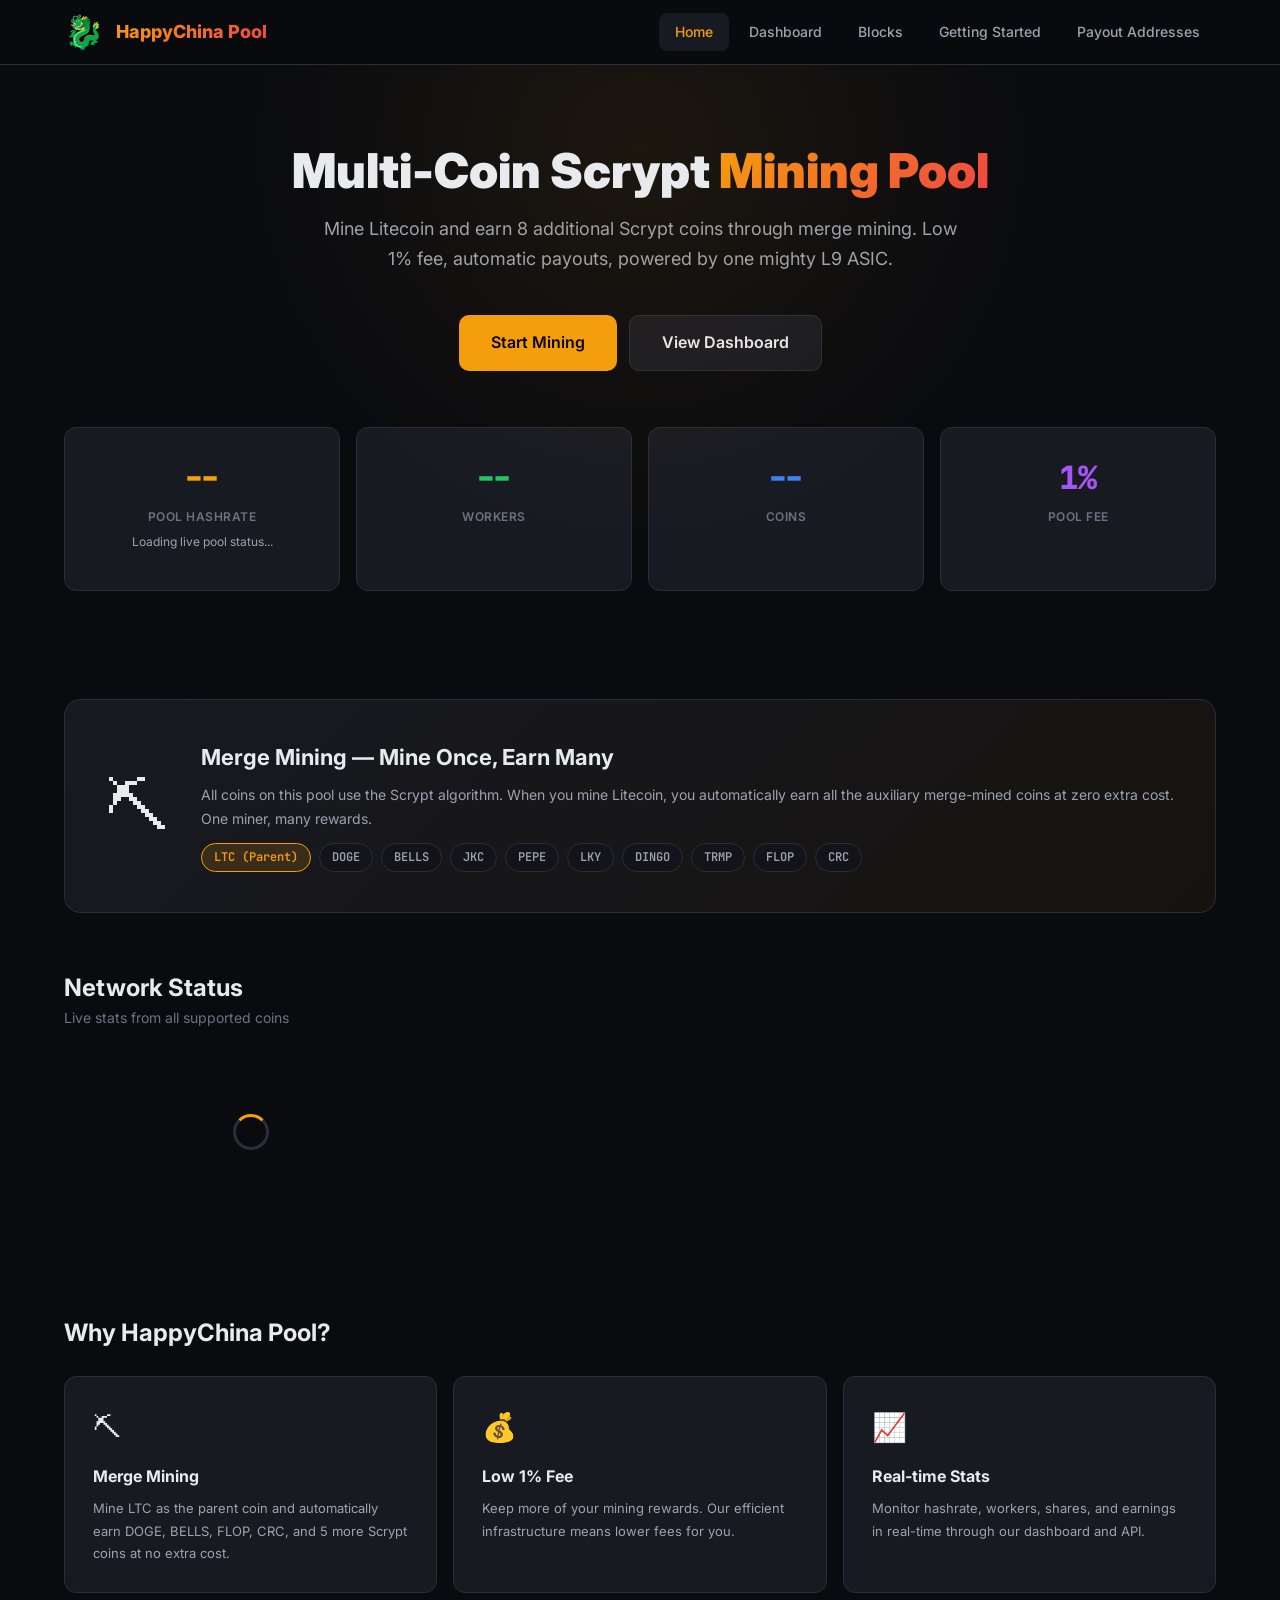
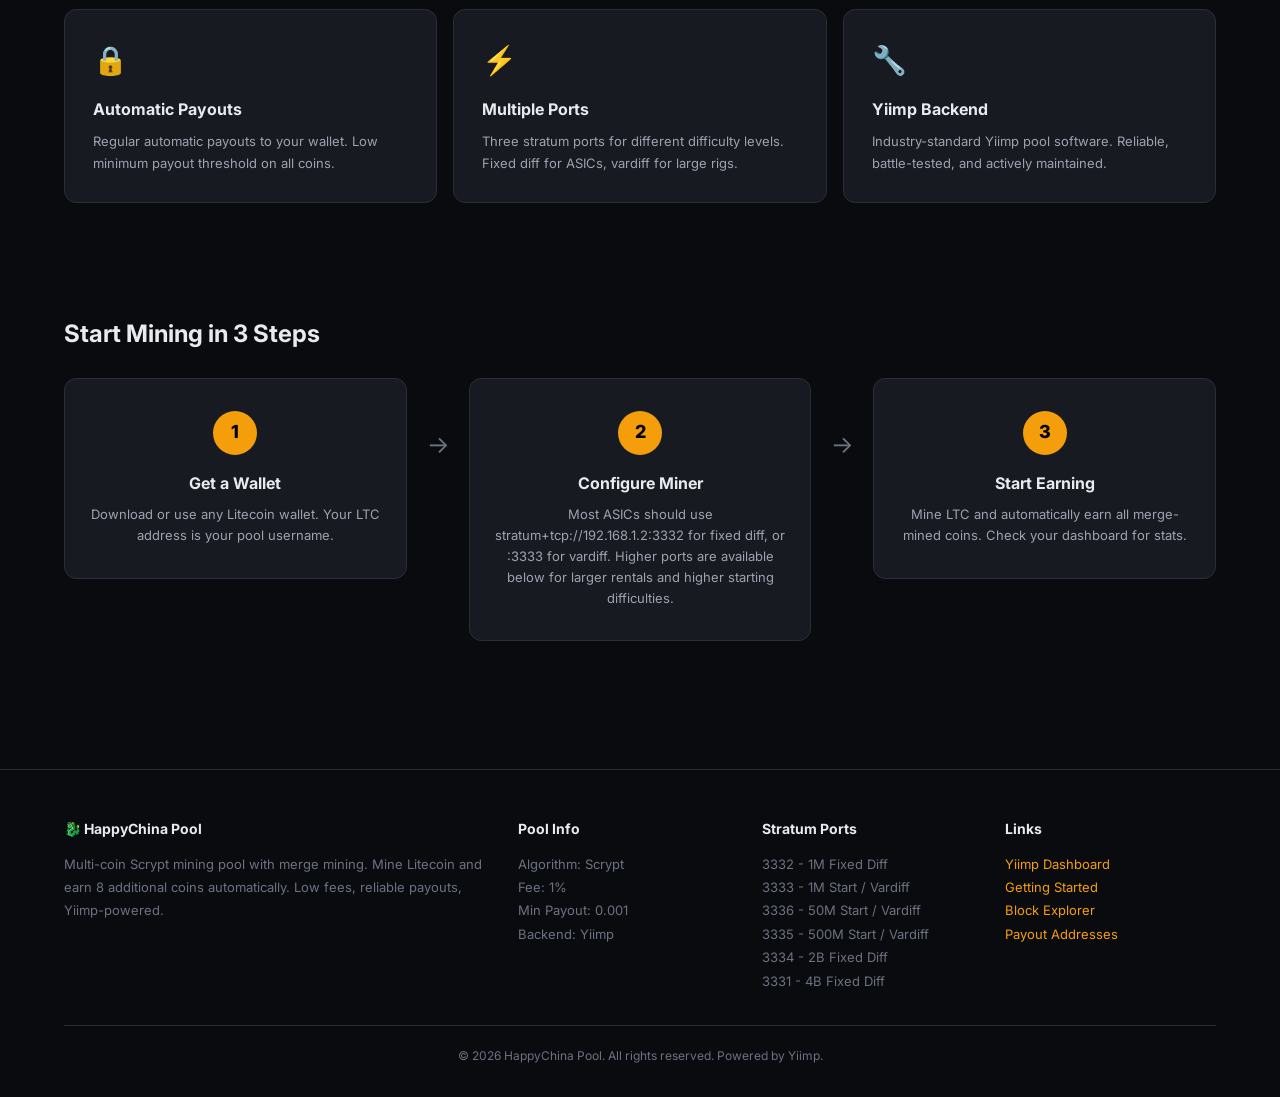
==== happychina-yiimp/docker/app/overlay/frontend-rustpool.html @ 63a65014 "Rename Umbrel YIIMP app package" ====
<!DOCTYPE html>
<html lang="en">
<head>
<meta charset="UTF-8">
<meta name="viewport" content="width=device-width, initial-scale=1.0">
<title>HappyChina Pool - Multi-Coin Scrypt Mining</title>
<link rel="preconnect" href="https://fonts.googleapis.com">
<link rel="preconnect" href="https://fonts.gstatic.com" crossorigin>
<link href="https://fonts.googleapis.com/css2?family=Inter:wght@400;500;600;700;800;900&family=JetBrains+Mono:wght@400;500;600;700&display=swap" rel="stylesheet">
<style>
/* ===== CSS Reset & Variables ===== */
*, *::before, *::after { box-sizing: border-box; margin: 0; padding: 0; }

:root {
  --bg-body: #0a0b0f;
  --bg-surface: #12141a;
  --bg-card: #181a22;
  --bg-card-hover: #1e2029;
  --bg-input: #1a1c24;
  --border: #2a2d3a;
  --border-light: #3a3d4a;
  --text-primary: #e8eaed;
  --text-secondary: #9ca3af;
  --text-muted: #6b7280;
  --accent: #f59e0b;
  --accent-dim: rgba(245, 158, 11, 0.15);
  --accent-hover: #d97706;
  --red: #ef4444;
  --red-dim: rgba(239, 68, 68, 0.15);
  --green: #22c55e;
  --green-dim: rgba(34, 197, 94, 0.15);
  --blue: #3b82f6;
  --blue-dim: rgba(59, 130, 246, 0.15);
  --purple: #a855f7;
  --orange: #f97316;
  --radius: 8px;
  --radius-lg: 12px;
  --radius-xl: 16px;
  --shadow: 0 4px 24px rgba(0, 0, 0, 0.3);
  --transition: 0.2s ease;
  --max-width: 1200px;
}

html { scroll-behavior: smooth; }

body {
  font-family: 'Inter', -apple-system, BlinkMacSystemFont, sans-serif;
  background: var(--bg-body);
  color: var(--text-primary);
  line-height: 1.6;
  min-height: 100vh;
  -webkit-font-smoothing: antialiased;
}

a { color: inherit; text-decoration: none; }
img { max-width: 100%; }

.container {
  max-width: var(--max-width);
  margin: 0 auto;
  padding: 0 24px;
}

.mono {
  font-family: 'JetBrains Mono', monospace;
}

/* ===== Navbar ===== */
.navbar {
  position: sticky;
  top: 0;
  z-index: 100;
  background: rgba(10, 11, 15, 0.85);
  backdrop-filter: blur(20px);
  border-bottom: 1px solid var(--border);
}

.navbar-inner {
  max-width: var(--max-width);
  margin: 0 auto;
  padding: 0 24px;
  display: flex;
  align-items: center;
  justify-content: space-between;
  height: 64px;
}

.navbar-brand {
  display: flex;
  align-items: center;
  gap: 12px;
  font-weight: 800;
  font-size: 18px;
}

.brand-dragon {
  font-size: 32px;
  line-height: 1;
}

.brand-text {
  background: linear-gradient(135deg, var(--accent), #ef4444);
  -webkit-background-clip: text;
  -webkit-text-fill-color: transparent;
  background-clip: text;
}

.navbar-links {
  display: flex;
  align-items: center;
  gap: 4px;
}

.nav-link {
  padding: 8px 16px;
  border-radius: var(--radius);
  color: var(--text-secondary);
  font-weight: 500;
  font-size: 14px;
  transition: var(--transition);
  cursor: pointer;
}

.nav-link:hover, .nav-link.active {
  color: var(--text-primary);
  background: var(--bg-card);
}

.nav-link.active {
  color: var(--accent);
}

.mobile-toggle {
  display: none;
  flex-direction: column;
  gap: 5px;
  background: none;
  border: none;
  cursor: pointer;
  padding: 4px;
}

.mobile-toggle span {
  width: 22px;
  height: 2px;
  background: var(--text-secondary);
  border-radius: 2px;
  transition: var(--transition);
}

/* ===== Page Sections (SPA routing) ===== */
.page { display: none; }
.page.active { display: block; }

/* ===== Hero ===== */
.hero {
  text-align: center;
  padding: 80px 0 60px;
  position: relative;
  overflow: hidden;
}

.hero::before {
  content: '';
  position: absolute;
  top: -50%;
  left: 50%;
  transform: translateX(-50%);
  width: 800px;
  height: 800px;
  background: radial-gradient(circle, rgba(245, 158, 11, 0.08) 0%, transparent 70%);
  pointer-events: none;
}

.hero h1 {
  font-size: 48px;
  font-weight: 900;
  margin-bottom: 16px;
  line-height: 1.1;
  position: relative;
}

.hero .accent-text {
  background: linear-gradient(135deg, var(--accent), #ef4444);
  -webkit-background-clip: text;
  -webkit-text-fill-color: transparent;
  background-clip: text;
}

.hero-sub {
  font-size: 18px;
  color: var(--text-secondary);
  max-width: 640px;
  margin: 0 auto 40px;
  line-height: 1.7;
}

.hero-actions {
  display: flex;
  gap: 12px;
  justify-content: center;
  margin-bottom: 56px;
}

/* ===== Buttons ===== */
.btn {
  display: inline-flex;
  align-items: center;
  gap: 8px;
  padding: 10px 20px;
  border-radius: var(--radius);
  font-weight: 600;
  font-size: 14px;
  border: none;
  cursor: pointer;
  transition: var(--transition);
  font-family: inherit;
}

.btn-primary {
  background: var(--accent);
  color: #000;
}
.btn-primary:hover { background: var(--accent-hover); }

.btn-secondary {
  background: var(--bg-card);
  color: var(--text-primary);
  border: 1px solid var(--border);
}
.btn-secondary:hover { border-color: var(--border-light); background: var(--bg-card-hover); }

.btn-lg {
  padding: 14px 32px;
  font-size: 16px;
  border-radius: 10px;
}

.btn-sm {
  padding: 6px 14px;
  font-size: 13px;
}

/* ===== Stats Row ===== */
.stats-row {
  display: grid;
  grid-template-columns: repeat(4, 1fr);
  gap: 16px;
  margin-bottom: 48px;
}

.stat-card {
  background: var(--bg-card);
  border: 1px solid var(--border);
  border-radius: var(--radius-lg);
  padding: 24px;
  text-align: center;
  transition: var(--transition);
}

.stat-card:hover {
  border-color: var(--border-light);
}

.stat-card .stat-value {
  font-size: 32px;
  font-weight: 800;
  font-family: 'JetBrains Mono', monospace;
  color: var(--accent);
  margin-bottom: 4px;
}

.stat-card .stat-label {
  font-size: 12px;
  color: var(--text-muted);
  text-transform: uppercase;
  letter-spacing: 0.5px;
  font-weight: 600;
}

.stat-card .stat-sub {
  margin-top: 8px;
  font-size: 12px;
  color: var(--text-secondary);
  line-height: 1.4;
  min-height: 32px;
}

.stat-card.green .stat-value { color: var(--green); }
.stat-card.blue .stat-value { color: var(--blue); }
.stat-card.purple .stat-value { color: var(--purple); }

/* ===== Section Headers ===== */
.section-header {
  display: flex;
  justify-content: space-between;
  align-items: center;
  margin-bottom: 24px;
}

.section-header h2 {
  font-size: 24px;
  font-weight: 700;
}

.section-header .section-sub {
  color: var(--text-muted);
  font-size: 14px;
}

/* ===== Coin Grid ===== */
.coin-grid {
  display: grid;
  grid-template-columns: repeat(auto-fill, minmax(340px, 1fr));
  gap: 16px;
  margin-bottom: 56px;
}

.coin-card {
  background: var(--bg-card);
  border: 1px solid var(--border);
  border-radius: var(--radius-lg);
  padding: 24px;
  transition: var(--transition);
  cursor: default;
}

.coin-card:hover {
  border-color: var(--border-light);
  background: var(--bg-card-hover);
  transform: translateY(-2px);
  box-shadow: var(--shadow);
}

.coin-card-header {
  display: flex;
  align-items: center;
  gap: 14px;
  margin-bottom: 20px;
}

.coin-icon {
  width: 48px;
  height: 48px;
  border-radius: 50%;
  display: flex;
  align-items: center;
  justify-content: center;
  font-weight: 800;
  font-size: 16px;
  font-family: 'JetBrains Mono', monospace;
  flex-shrink: 0;
}

.coin-icon.ltc { background: linear-gradient(135deg, #345d9d, #4a7fd4); color: #fff; }
.coin-icon.doge { background: linear-gradient(135deg, #c2a633, #dbc556); color: #fff; }
.coin-icon.bells { background: linear-gradient(135deg, #d4a017, #e8b824); color: #fff; }
.coin-icon.pepe { background: linear-gradient(135deg, #3ea843, #52c957); color: #fff; }
.coin-icon.lky { background: linear-gradient(135deg, #2d8a4e, #3fa862); color: #fff; }
.coin-icon.jkc { background: linear-gradient(135deg, #7c3aed, #9461f5); color: #fff; }
.coin-icon.dingo { background: linear-gradient(135deg, #d97706, #f59e0b); color: #fff; }
.coin-icon.trmp { background: linear-gradient(135deg, #dc2626, #ef4444); color: #fff; }
.coin-icon.flop { background: linear-gradient(135deg, #0f766e, #14b8a6); color: #fff; }
.coin-icon.crc { background: linear-gradient(135deg, #1d4ed8, #60a5fa); color: #fff; }
.coin-icon.default { background: linear-gradient(135deg, #6b7280, #9ca3af); color: #fff; }

.coin-name {
  font-weight: 700;
  font-size: 16px;
}

.coin-symbol {
  font-size: 13px;
  color: var(--text-muted);
  font-family: 'JetBrains Mono', monospace;
}

.coin-algo-badge {
  margin-left: auto;
  font-size: 11px;
  padding: 4px 10px;
  border-radius: 20px;
  background: var(--accent-dim);
  color: var(--accent);
  font-weight: 600;
  text-transform: uppercase;
  letter-spacing: 0.5px;
}

.coin-stats {
  display: grid;
  grid-template-columns: 1fr 1fr;
  gap: 12px;
}

.coin-stat {
  padding: 10px 12px;
  background: var(--bg-surface);
  border-radius: var(--radius);
}

.coin-stat-label {
  font-size: 11px;
  color: var(--text-muted);
  text-transform: uppercase;
  letter-spacing: 0.3px;
  margin-bottom: 4px;
}

.coin-stat-value {
  font-size: 14px;
  font-weight: 600;
  font-family: 'JetBrains Mono', monospace;
  color: var(--text-primary);
}

/* ===== Features Grid ===== */
.features-section {
  padding: 48px 0;
  margin-bottom: 16px;
}

.features-grid {
  display: grid;
  grid-template-columns: repeat(3, 1fr);
  gap: 16px;
}

.feature-card {
  background: var(--bg-card);
  border: 1px solid var(--border);
  border-radius: var(--radius-lg);
  padding: 28px;
  transition: var(--transition);
}

.feature-card:hover {
  border-color: var(--border-light);
}

.feature-icon {
  font-size: 28px;
  margin-bottom: 14px;
}

.feature-card h3 {
  font-size: 16px;
  font-weight: 700;
  margin-bottom: 8px;
}

.feature-card p {
  font-size: 13px;
  color: var(--text-secondary);
  line-height: 1.7;
}

/* ===== Merge Mining Info ===== */
.merge-mining-banner {
  background: linear-gradient(135deg, var(--bg-card), rgba(245, 158, 11, 0.05));
  border: 1px solid var(--border);
  border-radius: var(--radius-xl);
  padding: 40px;
  margin-bottom: 56px;
  display: flex;
  gap: 32px;
  align-items: center;
}

.merge-mining-icon {
  font-size: 64px;
  flex-shrink: 0;
}

.merge-mining-content h3 {
  font-size: 22px;
  font-weight: 700;
  margin-bottom: 8px;
}

.merge-mining-content p {
  font-size: 14px;
  color: var(--text-secondary);
  line-height: 1.7;
  margin-bottom: 12px;
}

.merge-coin-tags {
  display: flex;
  flex-wrap: wrap;
  gap: 8px;
}

.merge-coin-tag {
  padding: 4px 12px;
  border-radius: 20px;
  font-size: 12px;
  font-weight: 600;
  font-family: 'JetBrains Mono', monospace;
  background: var(--bg-surface);
  border: 1px solid var(--border);
  color: var(--text-secondary);
}

.merge-coin-tag.parent {
  background: var(--accent-dim);
  border-color: var(--accent);
  color: var(--accent);
}

/* ===== How To Mine / Steps ===== */
.steps-section {
  padding: 48px 0;
}

.steps-grid {
  display: flex;
  align-items: flex-start;
  gap: 20px;
}

.step-card {
  background: var(--bg-card);
  border: 1px solid var(--border);
  border-radius: var(--radius-lg);
  padding: 32px 24px;
  flex: 1;
  text-align: center;
}

.step-num {
  width: 44px;
  height: 44px;
  border-radius: 50%;
  background: var(--accent);
  color: #000;
  font-weight: 800;
  font-size: 18px;
  display: flex;
  align-items: center;
  justify-content: center;
  margin: 0 auto 16px;
}

.step-card h3 {
  font-size: 16px;
  font-weight: 700;
  margin-bottom: 8px;
}

.step-card p {
  font-size: 13px;
  color: var(--text-secondary);
  line-height: 1.6;
}

.step-arrow {
  font-size: 24px;
  color: var(--text-muted);
  margin-top: 48px;
}

/* ===== Cards ===== */
.card {
  background: var(--bg-card);
  border: 1px solid var(--border);
  border-radius: var(--radius-lg);
  margin-bottom: 24px;
  overflow: hidden;
}

.card-header {
  display: flex;
  justify-content: space-between;
  align-items: center;
  padding: 20px 24px;
  border-bottom: 1px solid var(--border);
}

.card-header h2 {
  font-size: 18px;
  font-weight: 700;
}

.card-body {
  padding: 24px;
}

/* ===== Tables ===== */
.table-container {
  overflow-x: auto;
}

table {
  width: 100%;
  border-collapse: collapse;
}

thead th {
  text-align: left;
  padding: 12px 16px;
  font-size: 12px;
  font-weight: 600;
  color: var(--text-muted);
  text-transform: uppercase;
  letter-spacing: 0.5px;
  border-bottom: 1px solid var(--border);
  white-space: nowrap;
}

tbody td {
  padding: 12px 16px;
  font-size: 14px;
  border-bottom: 1px solid rgba(42, 45, 58, 0.5);
  color: var(--text-secondary);
}

tbody tr:hover {
  background: var(--bg-card-hover);
}

tbody tr:last-child td {
  border-bottom: none;
}

/* ===== Status Badges ===== */
.badge {
  display: inline-flex;
  align-items: center;
  padding: 3px 10px;
  border-radius: 20px;
  font-size: 12px;
  font-weight: 600;
}

.badge-confirmed, .badge-online, .badge-new {
  background: var(--green-dim);
  color: var(--green);
}

.badge-pending, .badge-immature {
  background: var(--accent-dim);
  color: var(--accent);
}

.badge-orphaned, .badge-offline {
  background: var(--red-dim);
  color: var(--red);
}

/* ===== Dashboard ===== */
.wallet-input-section {
  text-align: center;
  padding: 48px 0;
}

.wallet-input-section h2 {
  font-size: 24px;
  font-weight: 700;
  margin-bottom: 8px;
}

.wallet-input-section p {
  color: var(--text-secondary);
  margin-bottom: 24px;
}

.wallet-form {
  display: flex;
  gap: 12px;
  max-width: 600px;
  margin: 0 auto;
}

.wallet-form input {
  flex: 1;
  background: var(--bg-input);
  border: 1px solid var(--border);
  border-radius: var(--radius);
  padding: 14px 18px;
  color: var(--text-primary);
  font-family: 'JetBrains Mono', monospace;
  font-size: 14px;
  outline: none;
  transition: var(--transition);
}

.wallet-form input:focus {
  border-color: var(--accent);
  box-shadow: 0 0 0 3px var(--accent-dim);
}

.wallet-form input::placeholder {
  color: var(--text-muted);
}

.dashboard-stats {
  display: grid;
  grid-template-columns: repeat(4, 1fr);
  gap: 16px;
  margin-bottom: 24px;
}

.dash-stat {
  background: var(--bg-card);
  border: 1px solid var(--border);
  border-radius: var(--radius-lg);
  padding: 20px;
}

.dash-stat .label {
  font-size: 12px;
  color: var(--text-muted);
  text-transform: uppercase;
  letter-spacing: 0.5px;
  margin-bottom: 6px;
}

.dash-stat .value {
  font-size: 22px;
  font-weight: 700;
  font-family: 'JetBrains Mono', monospace;
  color: var(--accent);
}

.dash-stat .value.green { color: var(--green); }
.dash-stat .value.blue { color: var(--blue); }

/* ===== Getting Started ===== */
.getting-started-content {
  max-width: 800px;
  margin: 0 auto;
}

.setup-card {
  background: var(--bg-card);
  border: 1px solid var(--border);
  border-radius: var(--radius-lg);
  padding: 32px;
  margin-bottom: 24px;
}

.setup-card h3 {
  font-size: 18px;
  font-weight: 700;
  margin-bottom: 16px;
  display: flex;
  align-items: center;
  gap: 10px;
}

.setup-card p {
  color: var(--text-secondary);
  font-size: 14px;
  line-height: 1.7;
  margin-bottom: 12px;
}

.code-block {
  background: var(--bg-body);
  border: 1px solid var(--border);
  border-radius: var(--radius);
  padding: 16px 20px;
  font-family: 'JetBrains Mono', monospace;
  font-size: 13px;
  color: var(--accent);
  overflow-x: auto;
  margin: 12px 0;
  position: relative;
}

.code-block .copy-btn {
  position: absolute;
  top: 8px;
  right: 8px;
  padding: 4px 10px;
  font-size: 11px;
  background: var(--bg-card);
  border: 1px solid var(--border);
  border-radius: 4px;
  color: var(--text-muted);
  cursor: pointer;
  font-family: inherit;
}

.code-block .copy-btn:hover {
  color: var(--text-primary);
  border-color: var(--border-light);
}

.port-table {
  width: 100%;
  margin: 12px 0;
}

.port-table td, .port-table th {
  padding: 10px 16px;
}

/* ===== Tab Bar ===== */
.tab-bar {
  display: flex;
  gap: 4px;
}

.tab-btn {
  padding: 6px 14px;
  border-radius: var(--radius);
  background: none;
  border: none;
  color: var(--text-muted);
  font-size: 13px;
  font-weight: 500;
  cursor: pointer;
  font-family: inherit;
  transition: var(--transition);
}

.tab-btn:hover { color: var(--text-secondary); }
.tab-btn.active { color: var(--accent); background: var(--accent-dim); }

/* ===== Pagination ===== */
.pagination {
  display: flex;
  align-items: center;
  justify-content: center;
  gap: 16px;
  padding: 16px;
  border-top: 1px solid var(--border);
}

.pagination button {
  padding: 8px 16px;
  border-radius: var(--radius);
  background: var(--bg-surface);
  border: 1px solid var(--border);
  color: var(--text-secondary);
  cursor: pointer;
  font-family: inherit;
  font-size: 13px;
  transition: var(--transition);
}

.pagination button:hover:not(:disabled) {
  border-color: var(--accent);
  color: var(--accent);
}

.pagination button:disabled {
  opacity: 0.3;
  cursor: not-allowed;
}

.pagination span {
  font-size: 13px;
  color: var(--text-muted);
}

/* ===== Loading & Empty ===== */
.loading {
  display: flex;
  align-items: center;
  justify-content: center;
  padding: 60px 0;
}

.spinner {
  width: 36px;
  height: 36px;
  border: 3px solid var(--border);
  border-top-color: var(--accent);
  border-radius: 50%;
  animation: spin 0.8s linear infinite;
}

@keyframes spin { to { transform: rotate(360deg); } }

.empty-state {
  text-align: center;
  padding: 48px;
  color: var(--text-muted);
}

.empty-state h3 {
  font-size: 16px;
  margin-bottom: 8px;
  color: var(--text-secondary);
}

/* ===== Payout Addresses ===== */
.payout-page {
  padding-top: 32px;
  padding-bottom: 48px;
}

.payout-header {
  text-align: center;
  margin-bottom: 32px;
}

.payout-header h2 {
  font-size: 28px;
  font-weight: 800;
  margin-bottom: 8px;
}

.payout-header p {
  color: var(--text-secondary);
  font-size: 15px;
  max-width: 560px;
  margin: 0 auto;
}

.payout-lookup {
  display: flex;
  gap: 12px;
  max-width: 640px;
  margin: 24px auto 0;
}

.payout-lookup input {
  flex: 1;
  background: var(--bg-input);
  border: 1px solid var(--border);
  border-radius: var(--radius);
  padding: 14px 18px;
  color: var(--text-primary);
  font-family: 'JetBrains Mono', monospace;
  font-size: 14px;
  outline: none;
  transition: var(--transition);
}

.payout-lookup input:focus {
  border-color: var(--accent);
  box-shadow: 0 0 0 3px var(--accent-dim);
}

.payout-lookup input::placeholder {
  color: var(--text-muted);
}

.payout-content {
  max-width: 800px;
  margin: 0 auto;
}

.earnings-card {
  background: var(--bg-card);
  border: 1px solid var(--border);
  border-radius: var(--radius-lg);
  margin-bottom: 24px;
  overflow: hidden;
}

.earnings-card .card-header {
  display: flex;
  justify-content: space-between;
  align-items: center;
  padding: 20px 24px;
  border-bottom: 1px solid var(--border);
}

.earnings-card .card-header h3 {
  font-size: 18px;
  font-weight: 700;
}

.earnings-grid {
  display: grid;
  grid-template-columns: repeat(auto-fill, minmax(180px, 1fr));
  gap: 1px;
  background: var(--border);
}

.earnings-item {
  background: var(--bg-card);
  padding: 16px 20px;
  display: flex;
  align-items: center;
  gap: 12px;
}

.earnings-item .coin-icon {
  width: 32px;
  height: 32px;
  border-radius: 50%;
  display: flex;
  align-items: center;
  justify-content: center;
  font-weight: 700;
  font-size: 11px;
  flex-shrink: 0;
}

.earnings-item .coin-icon.ltc { background: var(--blue-dim); color: var(--blue); }
.earnings-item .coin-icon.doge { background: var(--accent-dim); color: var(--accent); }
.earnings-item .coin-icon.bells { background: var(--green-dim); color: var(--green); }
.earnings-item .coin-icon.pepe { background: var(--green-dim); color: var(--green); }
.earnings-item .coin-icon.dingo { background: rgba(249, 115, 22, 0.15); color: var(--orange); }
.earnings-item .coin-icon.lky { background: rgba(168, 85, 247, 0.15); color: var(--purple); }
.earnings-item .coin-icon.jkc { background: var(--red-dim); color: var(--red); }
.earnings-item .coin-icon.trmp { background: var(--red-dim); color: var(--red); }
.earnings-item .coin-icon.flop { background: rgba(20, 184, 166, 0.15); color: #14b8a6; }
.earnings-item .coin-icon.crc { background: rgba(59, 130, 246, 0.15); color: var(--blue); }

.earnings-item .earn-info {
  flex: 1;
  min-width: 0;
}

.earnings-item .earn-symbol {
  font-size: 13px;
  font-weight: 600;
  color: var(--text-primary);
}

.earnings-item .earn-amount {
  font-family: 'JetBrains Mono', monospace;
  font-size: 14px;
  font-weight: 600;
  color: var(--green);
}

.earnings-item .earn-amount.zero {
  color: var(--text-muted);
}

.earnings-item .earn-blocks {
  font-size: 11px;
  color: var(--text-muted);
}

.address-form-card {
  background: var(--bg-card);
  border: 1px solid var(--border);
  border-radius: var(--radius-lg);
  margin-bottom: 24px;
  overflow: hidden;
}

.address-form-card .card-header {
  display: flex;
  justify-content: space-between;
  align-items: center;
  padding: 20px 24px;
  border-bottom: 1px solid var(--border);
}

.address-form-card .card-header h3 {
  font-size: 18px;
  font-weight: 700;
}

.address-row {
  display: flex;
  align-items: center;
  gap: 12px;
  padding: 14px 24px;
  border-bottom: 1px solid rgba(42, 45, 58, 0.5);
  transition: var(--transition);
}

.address-row:last-child {
  border-bottom: none;
}

.address-row:hover {
  background: var(--bg-card-hover);
}

.address-row .coin-label {
  display: flex;
  align-items: center;
  gap: 10px;
  min-width: 130px;
  flex-shrink: 0;
}

.address-row .coin-label .coin-badge {
  width: 28px;
  height: 28px;
  border-radius: 50%;
  display: flex;
  align-items: center;
  justify-content: center;
  font-weight: 700;
  font-size: 10px;
}

.address-row .coin-label .coin-name {
  font-weight: 600;
  font-size: 14px;
  color: var(--text-primary);
}

.address-row input {
  flex: 1;
  background: var(--bg-input);
  border: 1px solid var(--border);
  border-radius: var(--radius);
  padding: 10px 14px;
  color: var(--text-primary);
  font-family: 'JetBrains Mono', monospace;
  font-size: 13px;
  outline: none;
  transition: var(--transition);
}

.address-row input:focus {
  border-color: var(--accent);
  box-shadow: 0 0 0 3px var(--accent-dim);
}

.address-row input::placeholder {
  color: var(--text-muted);
  font-family: 'Inter', sans-serif;
  font-size: 13px;
}

.address-row .balance-tag {
  font-family: 'JetBrains Mono', monospace;
  font-size: 12px;
  color: var(--text-muted);
  min-width: 80px;
  text-align: right;
  flex-shrink: 0;
}

.address-row .balance-tag.has-balance {
  color: var(--green);
}

.save-bar {
  display: flex;
  align-items: center;
  justify-content: center;
  gap: 12px;
  flex-wrap: wrap;
  padding: 20px 24px;
  border-top: 1px solid var(--border);
  background: var(--bg-surface);
}

.payout-secret-panel {
  flex: 1 1 320px;
  max-width: 420px;
}

.payout-secret-panel label {
  display: block;
  font-size: 12px;
  font-weight: 600;
  color: var(--text-muted);
  text-transform: uppercase;
  letter-spacing: 0.5px;
  margin-bottom: 8px;
}

.payout-secret-panel input {
  width: 100%;
  background: var(--bg-input);
  border: 1px solid var(--border);
  border-radius: var(--radius);
  padding: 12px 14px;
  color: var(--text-primary);
  font-family: 'JetBrains Mono', monospace;
  font-size: 13px;
  outline: none;
  transition: var(--transition);
}

.payout-secret-panel input:focus {
  border-color: var(--accent);
  box-shadow: 0 0 0 3px var(--accent-dim);
}

.payout-secret-hint {
  margin-top: 8px;
  font-size: 12px;
  line-height: 1.5;
  color: var(--text-muted);
}

.payout-secret-hint.warning {
  color: var(--accent);
}

.payout-secret-hint.ready {
  color: var(--blue);
}

.save-bar .btn {
  min-width: 180px;
  justify-content: center;
}

.save-bar .btn:disabled {
  opacity: 0.5;
  cursor: not-allowed;
}

.payout-msg {
  text-align: center;
  padding: 12px;
  border-radius: var(--radius);
  font-size: 14px;
  font-weight: 500;
  margin-bottom: 16px;
  display: none;
}

.payout-msg.success {
  display: block;
  background: var(--green-dim);
  color: var(--green);
  border: 1px solid rgba(34, 197, 94, 0.3);
}

.payout-msg.error {
  display: block;
  background: var(--red-dim);
  color: var(--red);
  border: 1px solid rgba(239, 68, 68, 0.3);
}

.payout-msg.info {
  display: block;
  background: var(--blue-dim);
  color: var(--blue);
  border: 1px solid rgba(59, 130, 246, 0.3);
}

.payout-note {
  text-align: center;
  font-size: 13px;
  color: var(--text-muted);
  margin-top: 16px;
  line-height: 1.7;
}

@media (max-width: 768px) {
  .payout-lookup { flex-direction: column; }
  .earnings-grid { grid-template-columns: repeat(2, 1fr); }
  .address-row { flex-direction: column; align-items: stretch; gap: 8px; }
  .address-row .coin-label { min-width: unset; }
  .address-row .balance-tag { text-align: left; }
  .payout-secret-panel { max-width: none; }
}

@media (max-width: 480px) {
  .earnings-grid { grid-template-columns: 1fr; }
}

/* ===== Footer ===== */
.footer {
  border-top: 1px solid var(--border);
  margin-top: 80px;
  padding: 48px 0 32px;
}

.footer-grid {
  display: grid;
  grid-template-columns: 2fr 1fr 1fr 1fr;
  gap: 32px;
  margin-bottom: 32px;
}

.footer-section h4 {
  font-size: 14px;
  font-weight: 700;
  margin-bottom: 12px;
  color: var(--text-primary);
}

.footer-section p, .footer-section li {
  font-size: 13px;
  color: var(--text-muted);
  line-height: 1.8;
  list-style: none;
}

.footer-bottom {
  border-top: 1px solid var(--border);
  padding-top: 20px;
  text-align: center;
  font-size: 12px;
  color: var(--text-muted);
}

/* ===== Responsive ===== */
@media (max-width: 768px) {
  .hero h1 { font-size: 32px; }
  .hero-sub { font-size: 15px; }
  .hero-actions { flex-direction: column; align-items: center; }
  .stats-row { grid-template-columns: repeat(2, 1fr); }
  .coin-grid { grid-template-columns: 1fr; }
  .features-grid { grid-template-columns: 1fr; }
  .steps-grid { flex-direction: column; }
  .step-arrow { display: none; }
  .merge-mining-banner { flex-direction: column; text-align: center; padding: 28px; }
  .footer-grid { grid-template-columns: 1fr; }
  .dashboard-stats { grid-template-columns: repeat(2, 1fr); }
  .wallet-form { flex-direction: column; }

  .navbar-links {
    display: none;
    position: absolute;
    top: 64px;
    left: 0;
    right: 0;
    background: var(--bg-surface);
    border-bottom: 1px solid var(--border);
    flex-direction: column;
    padding: 12px;
  }
  .navbar-links.open { display: flex; }
  .mobile-toggle { display: flex; }
}

@media (max-width: 480px) {
  .hero h1 { font-size: 26px; }
  .stats-row { grid-template-columns: 1fr; }
  .dashboard-stats { grid-template-columns: 1fr; }
}

/* ===== Scrollbar ===== */
::-webkit-scrollbar { width: 8px; height: 8px; }
::-webkit-scrollbar-track { background: var(--bg-body); }
::-webkit-scrollbar-thumb { background: var(--border); border-radius: 4px; }
::-webkit-scrollbar-thumb:hover { background: var(--border-light); }
</style>
</head>
<body>

<!-- ===== NAVBAR ===== -->
<nav class="navbar">
  <div class="navbar-inner">
    <a href="#" class="navbar-brand" onclick="navigate('home'); return false;">
      <span class="brand-dragon">&#x1F409;</span>
      <span class="brand-text">HappyChina Pool</span>
    </a>
    <button class="mobile-toggle" onclick="toggleMenu()">
      <span></span><span></span><span></span>
    </button>
    <div class="navbar-links" id="navLinks">
      <a href="#" class="nav-link active" data-page="home" onclick="navigate('home'); return false;">Home</a>
      <a href="#" class="nav-link" data-page="dashboard" onclick="navigate('dashboard'); return false;">Dashboard</a>
      <a href="#" class="nav-link" data-page="blocks" onclick="navigate('blocks'); return false;">Blocks</a>
      <a href="#" class="nav-link" data-page="getting-started" onclick="navigate('getting-started'); return false;">Getting Started</a>
      <a href="#" class="nav-link" data-page="payouts" onclick="navigate('payouts'); return false;">Payout Addresses</a>
    </div>
  </div>
</nav>

<!-- ===== HOME PAGE ===== -->
<div class="page active" id="page-home">
  <div class="container">
    <!-- Hero -->
    <section class="hero">
      <h1>Multi-Coin Scrypt <span class="accent-text">Mining Pool</span></h1>
      <p class="hero-sub">
        Mine Litecoin and earn 8 additional Scrypt coins through merge mining.
        Low 1% fee, automatic payouts, powered by one mighty L9 ASIC.
      </p>
      <div class="hero-actions">
        <a href="#" class="btn btn-primary btn-lg" onclick="navigate('getting-started'); return false;">Start Mining</a>
        <a href="#" class="btn btn-secondary btn-lg" onclick="navigate('dashboard'); return false;">View Dashboard</a>
      </div>

      <div class="stats-row" id="poolStats">
        <div class="stat-card">
          <div class="stat-value" id="stat-hashrate">--</div>
          <div class="stat-label" id="stat-hashrate-label">Pool Hashrate</div>
          <div class="stat-sub" id="stat-hashrate-note">Loading live pool status...</div>
        </div>
        <div class="stat-card green">
          <div class="stat-value" id="stat-workers">--</div>
          <div class="stat-label">Workers</div>
        </div>
        <div class="stat-card blue">
          <div class="stat-value" id="stat-coins">--</div>
          <div class="stat-label">Coins</div>
        </div>
        <div class="stat-card purple">
          <div class="stat-value" id="stat-fee">1%</div>
          <div class="stat-label">Pool Fee</div>
        </div>
      </div>
    </section>

    <!-- Merge Mining Banner -->
    <div class="merge-mining-banner">
      <div class="merge-mining-icon">&#9935;</div>
      <div class="merge-mining-content">
        <h3>Merge Mining &mdash; Mine Once, Earn Many</h3>
        <p>
          All coins on this pool use the Scrypt algorithm. When you mine Litecoin, you automatically
          earn all the auxiliary merge-mined coins at zero extra cost. One miner, many rewards.
        </p>
        <div class="merge-coin-tags">
          <span class="merge-coin-tag parent">LTC (Parent)</span>
          <span class="merge-coin-tag">DOGE</span>
          <span class="merge-coin-tag">BELLS</span>
          <span class="merge-coin-tag">JKC</span>
          <span class="merge-coin-tag">PEPE</span>
          <span class="merge-coin-tag">LKY</span>
          <span class="merge-coin-tag">DINGO</span>
          <span class="merge-coin-tag">TRMP</span>
          <span class="merge-coin-tag">FLOP</span>
          <span class="merge-coin-tag">CRC</span>
        </div>
      </div>
    </div>

    <!-- Coin Cards -->
    <div class="section-header">
      <div>
        <h2>Network Status</h2>
        <div class="section-sub">Live stats from all supported coins</div>
      </div>
    </div>
    <div class="coin-grid" id="coinGrid">
      <div class="loading"><div class="spinner"></div></div>
    </div>

    <!-- Features -->
    <section class="features-section">
      <div class="section-header">
        <h2>Why HappyChina Pool?</h2>
      </div>
      <div class="features-grid">
        <div class="feature-card">
          <div class="feature-icon">&#9935;</div>
          <h3>Merge Mining</h3>
          <p>Mine LTC as the parent coin and automatically earn DOGE, BELLS, FLOP, CRC, and 5 more Scrypt coins at no extra cost.</p>
        </div>
        <div class="feature-card">
          <div class="feature-icon">&#128176;</div>
          <h3>Low 1% Fee</h3>
          <p>Keep more of your mining rewards. Our efficient infrastructure means lower fees for you.</p>
        </div>
        <div class="feature-card">
          <div class="feature-icon">&#128200;</div>
          <h3>Real-time Stats</h3>
          <p>Monitor hashrate, workers, shares, and earnings in real-time through our dashboard and API.</p>
        </div>
        <div class="feature-card">
          <div class="feature-icon">&#128274;</div>
          <h3>Automatic Payouts</h3>
          <p>Regular automatic payouts to your wallet. Low minimum payout threshold on all coins.</p>
        </div>
        <div class="feature-card">
          <div class="feature-icon">&#9889;</div>
          <h3>Multiple Ports</h3>
          <p>Three stratum ports for different difficulty levels. Fixed diff for ASICs, vardiff for large rigs.</p>
        </div>
        <div class="feature-card">
          <div class="feature-icon">&#128295;</div>
          <h3>Yiimp Backend</h3>
          <p>Industry-standard Yiimp pool software. Reliable, battle-tested, and actively maintained.</p>
        </div>
      </div>
    </section>

    <!-- Quick Start -->
    <section class="steps-section">
      <div class="section-header">
        <h2>Start Mining in 3 Steps</h2>
      </div>
      <div class="steps-grid">
        <div class="step-card">
          <div class="step-num">1</div>
          <h3>Get a Wallet</h3>
          <p>Download or use any Litecoin wallet. Your LTC address is your pool username.</p>
        </div>
        <div class="step-arrow">&rarr;</div>
        <div class="step-card">
          <div class="step-num">2</div>
          <h3>Configure Miner</h3>
          <p>Most ASICs should use stratum+tcp://192.168.1.2:3332 for fixed diff, or :3333 for vardiff. Higher ports are available below for larger rentals and higher starting difficulties.</p>
        </div>
        <div class="step-arrow">&rarr;</div>
        <div class="step-card">
          <div class="step-num">3</div>
          <h3>Start Earning</h3>
          <p>Mine LTC and automatically earn all merge-mined coins. Check your dashboard for stats.</p>
        </div>
      </div>
    </section>
  </div>
</div>

<!-- ===== DASHBOARD PAGE ===== -->
<div class="page" id="page-dashboard">
  <div class="container">
    <div class="wallet-input-section">
      <h2>Miner Dashboard</h2>
      <p>Enter your wallet address to view your mining statistics</p>
      <div class="wallet-form">
        <input type="text" id="walletInput" placeholder="Enter your LTC wallet address..."
               onkeypress="if(event.key==='Enter') lookupWallet();">
        <button class="btn btn-primary" onclick="lookupWallet()">Look Up</button>
      </div>
    </div>

    <div id="dashboardContent" style="display: none;">
      <div class="dashboard-stats" id="dashStats"></div>

      <div class="card" id="dashMinersCard" style="display: none;">
        <div class="card-header">
          <h2>Workers</h2>
        </div>
        <div class="table-container">
          <table>
            <thead>
              <tr>
                <th>Miner Version</th>
                <th>Algorithm</th>
                <th>Difficulty</th>
                <th>Accepted</th>
                <th>Rejected</th>
              </tr>
            </thead>
            <tbody id="dashMinersBody"></tbody>
          </table>
        </div>
      </div>

      <div class="card" id="dashPayoutsCard" style="display: none;">
        <div class="card-header">
          <h2>Recent Payouts</h2>
        </div>
        <div class="table-container">
          <table>
            <thead>
              <tr>
                <th>Time</th>
                <th>Amount</th>
                <th>Transaction</th>
              </tr>
            </thead>
            <tbody id="dashPayoutsBody"></tbody>
          </table>
        </div>
      </div>
    </div>

    <div id="dashboardError" style="display: none;" class="empty-state">
      <h3>No data found</h3>
      <p>No mining stats found for this address. Make sure you've entered a valid wallet address that has mined on this pool.</p>
    </div>

    <div id="dashboardLoading" style="display: none;" class="loading">
      <div class="spinner"></div>
    </div>
  </div>
</div>

<!-- ===== BLOCKS PAGE ===== -->
<div class="page" id="page-blocks">
  <div class="container" style="padding-top: 32px;">
    <div class="section-header">
      <div>
        <h2>Blocks Found</h2>
        <div class="section-sub">All blocks discovered by the pool</div>
      </div>
    </div>

    <div class="stats-row" id="blockStats">
      <div class="stat-card">
        <div class="stat-value" id="blocks-total">--</div>
        <div class="stat-label">Total Blocks (24h)</div>
      </div>
      <div class="stat-card green">
        <div class="stat-value" id="blocks-ltc">--</div>
        <div class="stat-label">LTC Blocks</div>
      </div>
      <div class="stat-card blue">
        <div class="stat-value" id="blocks-aux">--</div>
        <div class="stat-label">Aux Blocks</div>
      </div>
      <div class="stat-card purple">
        <div class="stat-value" id="blocks-coins">--</div>
        <div class="stat-label">Coins Mining</div>
      </div>
    </div>

    <div class="card">
      <div class="card-header">
        <h2>Recent Blocks</h2>
        <div class="tab-bar" id="blockFilterTabs"></div>
      </div>
      <div id="blocksTableContainer">
        <div class="loading"><div class="spinner"></div></div>
      </div>
    </div>

    <!-- Also show block counts from currencies API -->
    <div class="card" style="margin-top: 24px;">
      <div class="card-header">
        <h2>Coin Block Summary (24h)</h2>
      </div>
      <div class="table-container">
        <table>
          <thead>
            <tr>
              <th>Coin</th>
              <th>Name</th>
              <th>Block Height</th>
              <th>24h Blocks</th>
              <th>Block Reward</th>
              <th>Network Difficulty</th>
              <th>Last Block Age</th>
            </tr>
          </thead>
          <tbody id="blockSummaryBody">
            <tr><td colspan="7" class="empty-state">Loading...</td></tr>
          </tbody>
        </table>
      </div>
    </div>
  </div>
</div>

<!-- ===== GETTING STARTED PAGE ===== -->
<div class="page" id="page-getting-started">
  <div class="container" style="padding-top: 32px;">
    <div class="getting-started-content">
      <div class="section-header" style="justify-content: center; text-align: center; flex-direction: column; gap: 8px;">
        <h2>Getting Started</h2>
        <div class="section-sub">Everything you need to start mining on HappyChina Pool</div>
      </div>

      <div class="setup-card">
        <h3>&#128640; Quick Overview</h3>
        <p>
          HappyChina Pool is a Scrypt mining pool running on Yiimp. We support merge mining, meaning
          when you mine Litecoin (the parent chain), you automatically earn rewards on all auxiliary
          chains (DOGE, BELLS, JKC, PEPE, LKY, DINGO, TRMP, FLOP, CRC) at no extra cost or hashrate.
        </p>
        <p>
          <strong>No registration required.</strong> Your Litecoin wallet address is your username.
        </p>
      </div>

      <div class="setup-card">
        <h3>&#9881; Stratum Connection Details</h3>
        <p>Choose the port that best matches your mining hardware:</p>
        <div class="table-container">
          <table class="port-table">
            <thead>
              <tr>
                <th>Port</th>
                <th>Difficulty</th>
                <th>Type</th>
                <th>Best For</th>
              </tr>
            </thead>
            <tbody>
              <tr>
                <td class="mono" style="color: var(--accent); font-weight: 600;">3332</td>
                <td>1,000,000 (fixed)</td>
                <td>Fixed Difficulty</td>
                <td>ASIC miners (L3+, L7, L9, etc.)</td>
              </tr>
              <tr>
                <td class="mono" style="color: var(--accent); font-weight: 600;">3333</td>
                <td>1,000,000 start (vardiff)</td>
                <td>Variable Difficulty</td>
                <td>Default port when you want automatic tuning</td>
              </tr>
              <tr>
                <td class="mono" style="color: var(--accent); font-weight: 600;">3336</td>
                <td>50,000,000 start (vardiff)</td>
                <td>Variable Difficulty</td>
                <td>Higher-start vardiff for stronger ASICs and moderate rentals</td>
              </tr>
              <tr>
                <td class="mono" style="color: var(--accent); font-weight: 600;">3335</td>
                <td>500,000,000 start (vardiff)</td>
                <td>Variable Difficulty</td>
                <td>High-start vardiff for big rentals and very strong miners</td>
              </tr>
              <tr>
                <td class="mono" style="color: var(--accent); font-weight: 600;">3334</td>
                <td>2,000,000,000 (fixed)</td>
                <td>Fixed Difficulty</td>
                <td>Large rentals and very high hashrate ASICs</td>
              </tr>
              <tr>
                <td class="mono" style="color: var(--accent); font-weight: 600;">3331</td>
                <td>4,000,000,000 (fixed)</td>
                <td>Fixed Difficulty</td>
                <td>Extreme rentals and top-end sustained hashrate</td>
              </tr>
            </tbody>
          </table>
        </div>
      </div>

      <div class="setup-card">
        <h3>&#128421; ASIC Miner Configuration</h3>
        <p>For Bitmain L-series ASICs (L3+, L7, L9), enter these settings in your miner's web interface:</p>
        <div class="code-block">
          <button class="copy-btn" onclick="copyCode(this)">Copy</button>
Pool URL: stratum+tcp://192.168.1.2:3332
Worker: YOUR_LTC_ADDRESS.worker1
Password: c=LTC
        </div>
        <p>
          Replace <code style="color: var(--accent);">YOUR_LTC_ADDRESS</code> with your Litecoin wallet address.
          The <code style="color: var(--accent);">.worker1</code> suffix is optional and helps you identify
          individual miners on the dashboard.
        </p>
        <p>
          If you prefer auto-tuning instead of fixed diff, use <code style="color: var(--accent);">3333</code>.
          For very large rentals, step up to <code style="color: var(--accent);">3335</code>, <code style="color: var(--accent);">3334</code>, or <code style="color: var(--accent);">3331</code> depending on the starting difficulty you want.
        </p>
      </div>

      <div class="setup-card">
        </div>
      </div>

      <div class="setup-card">
        <h3>&#128176; Payouts</h3>
        <p>
          Payouts are processed automatically by the pool. Each coin is paid out to the wallet
          address you mine with. For merge-mined coins, you'll need to set up wallet addresses
          through the Yiimp web interface.
        </p>
        <ul style="color: var(--text-secondary); font-size: 14px; padding-left: 20px; line-height: 2;">
          <li>Pool fee: <strong style="color: var(--accent);">1%</strong></li>
          <li>Minimum payout: <strong style="color: var(--accent);">0.001</strong> (per coin)</li>
          <li>Payouts run on a regular schedule</li>
          <li>Check your balance: <strong style="color: var(--accent);">Dashboard</strong> page with your wallet address</li>
        </ul>
      </div>

      <div class="setup-card">
        <h3>&#9935; Merge Mining Explained</h3>
        <p>
          Merge mining (also called Auxiliary Proof-of-Work) allows mining multiple blockchains
          simultaneously without any additional hashrate. Litecoin serves as the parent chain,
          and the auxiliary chains piggyback on its proof of work.
        </p>
        <p>
          When the pool finds a valid share for LTC, it checks if that same work is also valid
          for the auxiliary chains. If it meets the difficulty target of an aux chain, a block is
          found on that chain too. This is why you earn multiple coins for the price of one.
        </p>
        <p><strong>Currently merge-mined coins:</strong></p>
        <div class="merge-coin-tags" style="margin-top: 8px;">
          <span class="merge-coin-tag parent">LTC - Litecoin (Parent)</span>
          <span class="merge-coin-tag">DOGE - Dogecoin</span>
          <span class="merge-coin-tag">BELLS - Bells</span>
          <span class="merge-coin-tag">JKC - Junkcoin</span>
          <span class="merge-coin-tag">PEPE - Pepecoin</span>
          <span class="merge-coin-tag">LKY - Luckycoin</span>
          <span class="merge-coin-tag">DINGO - Dingocoin</span>
          <span class="merge-coin-tag">TRMP - Trumpow</span>
          <span class="merge-coin-tag">FLOP - Flopcoin</span>
          <span class="merge-coin-tag">CRC - CraftCoin</span>
        </div>
      </div>

      <div class="setup-card">
        <h3>&#128270; Monitoring Your Miner</h3>
        <p>You can monitor your mining stats in several ways:</p>
        <ul style="color: var(--text-secondary); font-size: 14px; padding-left: 20px; line-height: 2;">
          <li>
            <strong style="color: var(--text-primary);">Dashboard:</strong>
            Go to the <a href="#" onclick="navigate('dashboard'); return false;" style="color: var(--accent);">Dashboard</a>
            and enter your wallet address
          </li>
          <li>
            <strong style="color: var(--text-primary);">Yiimp Web UI:</strong>
            Visit <a href="/admin" style="color: var(--accent);" target="_blank">/admin</a>
          </li>
          <li>
            <strong style="color: var(--text-primary);">API:</strong>
            <code style="color: var(--accent);">/api/walletEx?address=YOUR_ADDRESS</code>
          </li>
        </ul>
      </div>
    </div>
  </div>
</div>

<!-- ===== PAYOUT ADDRESSES PAGE ===== -->
<div class="page" id="page-payouts">
  <div class="container payout-page">
    <div class="payout-header">
      <h2>Payout Addresses</h2>
      <p>Set your wallet addresses for each merge-mined coin. When aux blocks are found, rewards are sent to these addresses.</p>
      <div class="payout-lookup">
        <input type="text" id="payoutLtcInput" placeholder="Enter your LTC mining address..."
               onkeypress="if(event.key==='Enter') loadPayoutData();">
        <button class="btn btn-primary" onclick="loadPayoutData()">Load</button>
      </div>
    </div>

    <div id="payoutMsg" class="payout-msg"></div>

    <!-- 24h Pool Earnings (always visible) -->
    <div class="earnings-card" style="max-width: 800px; margin: 0 auto 24px;">
      <div class="card-header">
        <h3>24h Pool Block Rewards</h3>
        <span style="font-size: 12px; color: var(--text-muted);">All miners share these rewards proportionally</span>
      </div>
      <div class="earnings-grid" id="earningsGrid">
        <!-- Filled by JS -->
      </div>
    </div>

    <div id="payoutContent" style="display: none;">
      <div class="payout-content">

        <!-- Payout Address Form -->
        <div class="address-form-card">
          <div class="card-header">
            <h3>Your Payout Addresses</h3>
            <span style="font-size: 12px; color: var(--text-muted);">One address per coin</span>
          </div>
          <div id="addressFormRows">
            <!-- Filled by JS -->
          </div>
          <div class="save-bar">
            <div class="payout-secret-panel">
              <label for="payoutSecretInput">Payout Secret</label>
              <input type="password" id="payoutSecretInput" placeholder="Enter the payout secret to unlock saves..." autocomplete="current-password">
              <div id="payoutSecretHint" class="payout-secret-hint warning">Saving is locked until admin sets a payout secret for this LTC address.</div>
            </div>
            <button class="btn btn-primary btn-lg" onclick="savePayoutAddresses()" id="savePayoutBtn">Save Addresses</button>
          </div>
        </div>

        <div class="payout-note">
          Payouts are processed automatically every 3 hours for balances above the minimum threshold (0.001).<br>
          Your LTC address is used as the master identifier to link all coin addresses together.<br>
          Address changes now require a payout secret that pool admin sets once for each LTC address.
        </div>
      </div>
    </div>

    <div id="payoutLoading" style="display: none;" class="loading">
      <div class="spinner"></div>
    </div>
  </div>
</div>

<!-- ===== FOOTER ===== -->
<footer class="footer">
  <div class="container">
    <div class="footer-grid">
      <div class="footer-section">
        <h4>&#x1F409; HappyChina Pool</h4>
        <p>Multi-coin Scrypt mining pool with merge mining. Mine Litecoin and earn 8 additional
        coins automatically. Low fees, reliable payouts, Yiimp-powered.</p>
      </div>
      <div class="footer-section">
        <h4>Pool Info</h4>
        <ul>
          <li>Algorithm: Scrypt</li>
          <li>Fee: 1%</li>
          <li>Min Payout: 0.001</li>
          <li>Backend: Yiimp</li>
        </ul>
      </div>
      <div class="footer-section">
        <h4>Stratum Ports</h4>
        <ul>
          <li>3332 - 1M Fixed Diff</li>
          <li>3333 - 1M Start / Vardiff</li>
          <li>3336 - 50M Start / Vardiff</li>
          <li>3335 - 500M Start / Vardiff</li>
          <li>3334 - 2B Fixed Diff</li>
          <li>3331 - 4B Fixed Diff</li>
        </ul>
      </div>
      <div class="footer-section">
        <h4>Links</h4>
        <ul>
          <li><a href="/admin" target="_blank" style="color: var(--accent);">Yiimp Dashboard</a></li>
          <li><a href="#" onclick="navigate('getting-started'); return false;" style="color: var(--accent);">Getting Started</a></li>
          <li><a href="#" onclick="navigate('blocks'); return false;" style="color: var(--accent);">Block Explorer</a></li>
          <li><a href="#" onclick="navigate('payouts'); return false;" style="color: var(--accent);">Payout Addresses</a></li>
        </ul>
      </div>
    </div>
    <div class="footer-bottom">
      <p>&copy; 2026 HappyChina Pool. All rights reserved. Powered by Yiimp.</p>
    </div>
  </div>
</footer>

<script>
// ===== CONFIGURATION =====
const API_BASE = '/api';
const DISPLAY_HOST = ['127.0.0.1', 'localhost'].includes(window.location.hostname)
  ? '192.168.1.2'
  : (window.location.hostname || '192.168.1.2');
const STRATUM_HOST = DISPLAY_HOST;
const REFRESH_INTERVAL = 60000; // 60 seconds

// Coin display config
const COIN_CONFIG = {
  LTC:   { name: 'Litecoin',   icon: 'ltc',   order: 0 },
  DOGE:  { name: 'Dogecoin',   icon: 'doge',  order: 1 },
  BELLS: { name: 'Bells',      icon: 'bells', order: 2 },
  JKC:   { name: 'Junkcoin',   icon: 'jkc',   order: 3 },
  PEPE:  { name: 'Pepecoin',   icon: 'pepe',  order: 4 },
  LKY:   { name: 'Luckycoin',  icon: 'lky',   order: 5 },
  DINGO: { name: 'Dingocoin',  icon: 'dingo', order: 6 },
  TRMP:  { name: 'Trumpow',    icon: 'trmp',  order: 7 },
  FLOP:  { name: 'Flopcoin',   icon: 'flop',  order: 8 },
  CRC:   { name: 'CraftCoin',  icon: 'crc',   order: 9 },
};

// ===== NAVIGATION =====
let currentPage = 'home';

function navigate(page) {
  currentPage = page;
  // Hide all pages
  document.querySelectorAll('.page').forEach(p => p.classList.remove('active'));
  // Show target page
  const target = document.getElementById('page-' + page);
  if (target) target.classList.add('active');
  // Update nav links
  document.querySelectorAll('.nav-link').forEach(l => {
    l.classList.toggle('active', l.dataset.page === page);
  });
  // Close mobile menu
  document.getElementById('navLinks').classList.remove('open');
  // Scroll to top
  window.scrollTo(0, 0);
  // Load page-specific data
  if (page === 'blocks') loadBlocks();
  if (page === 'payouts') initPayoutPage();
  // Update URL hash
  history.pushState(null, '', '#' + page);
}

function toggleMenu() {
  document.getElementById('navLinks').classList.toggle('open');
}

// Handle back/forward
window.addEventListener('popstate', () => {
  const hash = location.hash.replace('#', '') || 'home';
  navigate(hash);
});

// ===== UTILITY FUNCTIONS =====
function formatHashrate(h) {
  h = parseFloat(h) || 0;
  if (h === 0) return '0 H/s';
  const units = ['H/s', 'KH/s', 'MH/s', 'GH/s', 'TH/s', 'PH/s', 'EH/s'];
  let i = 0;
  while (h >= 1000 && i < units.length - 1) { h /= 1000; i++; }
  return h.toFixed(2) + ' ' + units[i];
}

function formatNumber(n, decimals = 0) {
  n = parseFloat(n) || 0;
  if (n >= 1e15) return (n / 1e15).toFixed(2) + 'P';
  if (n >= 1e12) return (n / 1e12).toFixed(2) + 'T';
  if (n >= 1e9) return (n / 1e9).toFixed(2) + 'B';
  if (n >= 1e6) return (n / 1e6).toFixed(2) + 'M';
  if (n >= 1e3) return n.toLocaleString(undefined, { maximumFractionDigits: decimals });
  return n.toFixed(decimals);
}

function formatDifficulty(d) {
  d = parseFloat(d) || 0;
  if (d >= 1e12) return (d / 1e12).toFixed(2) + ' T';
  if (d >= 1e9) return (d / 1e9).toFixed(2) + ' G';
  if (d >= 1e6) return (d / 1e6).toFixed(2) + ' M';
  if (d >= 1e3) return (d / 1e3).toFixed(2) + ' K';
  return d.toFixed(2);
}

function formatTimeAgo(seconds) {
  seconds = parseInt(seconds) || 0;
  if (seconds === 0) return 'Never';
  if (seconds < 60) return seconds + 's ago';
  if (seconds < 3600) return Math.floor(seconds / 60) + 'm ago';
  if (seconds < 86400) return Math.floor(seconds / 3600) + 'h ago';
  return Math.floor(seconds / 86400) + 'd ago';
}

function formatTimestamp(ts) {
  if (!ts) return '-';
  const d = new Date(ts * 1000);
  return d.toLocaleString();
}

function copyCode(btn) {
  const block = btn.parentElement;
  const text = block.textContent.replace('Copy', '').trim();
  navigator.clipboard.writeText(text).then(() => {
    btn.textContent = 'Copied!';
    setTimeout(() => { btn.textContent = 'Copy'; }, 2000);
  });
}

function getCoinClass(symbol) {
  const s = symbol.toLowerCase();
  return COIN_CONFIG[symbol] ? COIN_CONFIG[symbol].icon : 'default';
}

// ===== API FUNCTIONS =====
async function fetchAPI(endpoint) {
  try {
    const res = await fetch(API_BASE + endpoint);
    if (!res.ok) throw new Error('HTTP ' + res.status);
    const text = await res.text();
    if (!text) return null;
    return JSON.parse(text);
  } catch (e) {
    console.error('API error:', endpoint, e);
    return null;
  }
}

// ===== HOME PAGE DATA =====
async function loadHomeData() {
  const [status, currencies] = await Promise.all([
    fetchAPI('/status'),
    fetchAPI('/currencies')
  ]);

  // Update pool stats
  if (status) {
    const scrypt = status.scrypt || Object.values(status)[0] || {};
    const ltcCoin = currencies && currencies.LTC ? currencies.LTC : null;
    const liveHashrate = parseFloat((ltcCoin && ltcCoin.hashrate) || scrypt.hashrate || 0);
    const workers = parseInt((ltcCoin && ltcCoin.workers) || scrypt.workers || 0, 10);
    const lastShareAge = parseInt(scrypt.last_share_age || 0, 10);
    const rateWindow = parseInt(scrypt.rate_window || 300, 10);

    let displayHashrate = liveHashrate;
    let hashrateLabel = 'Pool Hashrate (LTC Live)';
    let hashrateNote = 'Live LTC parent-chain accepted-share estimate.';

    if (liveHashrate > 0) {
      hashrateNote = workers > 0
        ? workers + ' active worker' + (workers !== 1 ? 's' : '') + ' connected.'
        : 'Live LTC parent-chain accepted-share estimate.';
    } else if (workers > 0) {
      displayHashrate = 0;
      hashrateLabel = 'Pool Hashrate';
      hashrateNote = workers + ' active worker' + (workers !== 1 ? 's' : '') + ' connected. Waiting for fresh LTC accepted shares.';
    } else {
      hashrateNote = lastShareAge > 0
        ? 'No accepted LTC share inside the last ' + Math.round(rateWindow / 60) + ' minutes.'
        : 'No active workers right now.';
    }

    document.getElementById('stat-hashrate').textContent = formatHashrate(displayHashrate);
    document.getElementById('stat-hashrate-label').textContent = hashrateLabel;
    document.getElementById('stat-hashrate-note').textContent = hashrateNote;
    document.getElementById('stat-workers').textContent = workers;
  }

  if (currencies) {
    const coinCount = Object.keys(currencies).length;
    document.getElementById('stat-coins').textContent = coinCount;
    renderCoinCards(currencies);
  }
}

function renderCoinCards(currencies) {
  const grid = document.getElementById('coinGrid');

  // Sort coins by our custom order
  const sorted = Object.entries(currencies).sort((a, b) => {
    const orderA = COIN_CONFIG[a[0]] ? COIN_CONFIG[a[0]].order : 99;
    const orderB = COIN_CONFIG[b[0]] ? COIN_CONFIG[b[0]].order : 99;
    return orderA - orderB;
  });

  if (sorted.length === 0) {
    grid.innerHTML = '<div class="empty-state"><h3>No coins found</h3></div>';
    return;
  }

  grid.innerHTML = sorted.map(([symbol, coin]) => {
    const config = COIN_CONFIG[symbol] || { name: coin.name, icon: 'default' };
    return `
      <div class="coin-card">
        <div class="coin-card-header">
          <div class="coin-icon ${getCoinClass(symbol)}">${symbol.substring(0, 3)}</div>
          <div>
            <div class="coin-name">${coin.name || config.name}</div>
            <div class="coin-symbol">${symbol}</div>
          </div>
          <span class="coin-algo-badge">Scrypt</span>
        </div>
        <div class="coin-stats">
          <div class="coin-stat">
            <div class="coin-stat-label">Block Height</div>
            <div class="coin-stat-value">${(coin.height || 0).toLocaleString()}</div>
          </div>
          <div class="coin-stat">
            <div class="coin-stat-label">Difficulty</div>
            <div class="coin-stat-value">${formatDifficulty(coin.difficulty)}</div>
          </div>
          <div class="coin-stat">
            <div class="coin-stat-label">Block Reward</div>
            <div class="coin-stat-value">${parseFloat(coin.reward || 0).toLocaleString(undefined, {maximumFractionDigits: 2})}</div>
          </div>
          <div class="coin-stat">
            <div class="coin-stat-label">Net Hashrate</div>
            <div class="coin-stat-value">${formatHashrate(coin.network_hashrate || 0)}</div>
          </div>
          <div class="coin-stat">
            <div class="coin-stat-label">24h Blocks</div>
            <div class="coin-stat-value">${coin['24h_blocks'] || 0}</div>
          </div>
          <div class="coin-stat">
            <div class="coin-stat-label">Last Block</div>
            <div class="coin-stat-value">${coin.timesincelast ? formatTimeAgo(coin.timesincelast) : 'N/A'}</div>
          </div>
        </div>
      </div>
    `;
  }).join('');
}

// ===== DASHBOARD =====
async function lookupWallet() {
  const address = document.getElementById('walletInput').value.trim();
  if (!address) return;

  document.getElementById('dashboardContent').style.display = 'none';
  document.getElementById('dashboardError').style.display = 'none';
  document.getElementById('dashboardLoading').style.display = 'flex';

  const data = await fetchAPI('/walletEx?address=' + encodeURIComponent(address));

  document.getElementById('dashboardLoading').style.display = 'none';

  if (!data || (data.total === 0 && (!data.miners || data.miners.length === 0))) {
    document.getElementById('dashboardError').style.display = 'block';
    return;
  }

  document.getElementById('dashboardContent').style.display = 'block';

  // Render stats
  const statsHtml = `
    <div class="dash-stat">
      <div class="label">Unsold</div>
      <div class="value">${parseFloat(data.unsold || 0).toFixed(8)}</div>
    </div>
    <div class="dash-stat">
      <div class="label">Balance</div>
      <div class="value green">${parseFloat(data.balance || 0).toFixed(8)}</div>
    </div>
    <div class="dash-stat">
      <div class="label">Unpaid</div>
      <div class="value blue">${parseFloat(data.unpaid || 0).toFixed(8)}</div>
    </div>
    <div class="dash-stat">
      <div class="label">Paid (24h)</div>
      <div class="value">${parseFloat(data.paid24h || 0).toFixed(8)}</div>
    </div>
  `;
  document.getElementById('dashStats').innerHTML = statsHtml;

  // Miners/workers
  const minersCard = document.getElementById('dashMinersCard');
  if (data.miners && data.miners.length > 0) {
    minersCard.style.display = 'block';
    document.getElementById('dashMinersBody').innerHTML = data.miners.map(m => `
      <tr>
        <td class="mono">${m.version || '-'}</td>
        <td>${m.algo || '-'}</td>
        <td class="mono">${m.difficulty || '-'}</td>
        <td class="mono" style="color: var(--green);">${formatNumber(m.accepted, 2)}</td>
        <td class="mono" style="color: var(--red);">${formatNumber(m.rejected, 2)}</td>
      </tr>
    `).join('');
  } else {
    minersCard.style.display = 'none';
  }

  // Payouts
  const payoutsCard = document.getElementById('dashPayoutsCard');
  if (data.payouts && data.payouts.length > 0) {
    payoutsCard.style.display = 'block';
    document.getElementById('dashPayoutsBody').innerHTML = data.payouts.map(p => `
      <tr>
        <td>${formatTimestamp(p.time)}</td>
        <td class="mono" style="color: var(--green);">${p.amount}</td>
        <td class="mono" style="font-size: 12px;">${p.tx ? (p.tx.substring(0, 20) + '...') : '-'}</td>
      </tr>
    `).join('');
  } else {
    payoutsCard.style.display = 'none';
  }
}

// ===== BLOCKS PAGE =====
let blocksData = null;
let blockFilter = 'all';

async function loadBlocks() {
  const currencies = await fetchAPI('/currencies');

  if (currencies) {
    // Calculate block stats from currencies data
    let totalBlocks24h = 0;
    let ltcBlocks = 0;
    let auxBlocks = 0;
    const coinCount = Object.keys(currencies).length;

    Object.entries(currencies).forEach(([symbol, coin]) => {
      const b24 = coin['24h_blocks'] || 0;
      totalBlocks24h += b24;
      if (symbol === 'LTC') {
        ltcBlocks = b24;
      } else {
        auxBlocks += b24;
      }
    });

    document.getElementById('blocks-total').textContent = totalBlocks24h;
    document.getElementById('blocks-ltc').textContent = ltcBlocks;
    document.getElementById('blocks-aux').textContent = auxBlocks;
    document.getElementById('blocks-coins').textContent = coinCount;

    // Render block summary table
    const sorted = Object.entries(currencies).sort((a, b) => {
      const orderA = COIN_CONFIG[a[0]] ? COIN_CONFIG[a[0]].order : 99;
      const orderB = COIN_CONFIG[b[0]] ? COIN_CONFIG[b[0]].order : 99;
      return orderA - orderB;
    });

    document.getElementById('blockSummaryBody').innerHTML = sorted.map(([symbol, coin]) => `
      <tr>
        <td style="font-weight: 600; color: var(--text-primary);">
          <span class="coin-icon ${getCoinClass(symbol)}" style="width: 28px; height: 28px; font-size: 10px; display: inline-flex; vertical-align: middle; margin-right: 8px;">${symbol.substring(0, 3)}</span>
          ${symbol}
        </td>
        <td>${coin.name}</td>
        <td class="mono">${(coin.height || 0).toLocaleString()}</td>
        <td class="mono" style="color: var(--green); font-weight: 600;">${coin['24h_blocks'] || 0}</td>
        <td class="mono">${parseFloat(coin.reward || 0).toLocaleString(undefined, {maximumFractionDigits: 2})}</td>
        <td class="mono">${formatDifficulty(coin.difficulty)}</td>
        <td>${coin.timesincelast ? formatTimeAgo(coin.timesincelast) : 'N/A'}</td>
      </tr>
    `).join('');
  }

  // Try to load actual blocks data
  const blocks = await fetchAPI('/blocks');
  renderBlocksTable(blocks);
}

function renderBlocksTable(blocks) {
  const container = document.getElementById('blocksTableContainer');

  if (!blocks || (Array.isArray(blocks) && blocks.length === 0) || (typeof blocks === 'object' && Object.keys(blocks).length === 0)) {
    container.innerHTML = `
      <div class="empty-state">
        <h3>No block data available</h3>
        <p>The blocks API hasn't recorded any blocks yet. Check the Coin Block Summary table below for 24h block counts.</p>
      </div>
    `;
    document.getElementById('blockFilterTabs').innerHTML = '';
    return;
  }

  // Yiimp blocks can be object or array
  let blockList = [];
  if (Array.isArray(blocks)) {
    blockList = blocks;
  } else {
    // Object format: { "symbol": [...blocks] } or numbered entries
    Object.entries(blocks).forEach(([key, val]) => {
      if (Array.isArray(val)) {
        val.forEach(b => { b.coin = b.coin || key; blockList.push(b); });
      } else if (typeof val === 'object') {
        val.coin = val.coin || key;
        blockList.push(val);
      }
    });
  }

  if (blockList.length === 0) {
    container.innerHTML = '<div class="empty-state"><h3>No blocks found</h3></div>';
    return;
  }

  // Build filter tabs
  const coins = [...new Set(blockList.map(b => b.coin || b.symbol || 'Unknown'))].sort();
  const tabs = document.getElementById('blockFilterTabs');
  tabs.innerHTML = `<button class="tab-btn active" onclick="filterBlocks('all', this)">All</button>` +
    coins.map(c => `<button class="tab-btn" onclick="filterBlocks('${c}', this)">${c}</button>`).join('');

  blocksData = blockList;
  renderFilteredBlocks('all');
}

function filterBlocks(filter, btn) {
  blockFilter = filter;
  document.querySelectorAll('#blockFilterTabs .tab-btn').forEach(b => b.classList.remove('active'));
  if (btn) btn.classList.add('active');
  renderFilteredBlocks(filter);
}

function renderFilteredBlocks(filter) {
  if (!blocksData) return;
  const filtered = filter === 'all' ? blocksData : blocksData.filter(b => (b.coin || b.symbol) === filter);
  const container = document.getElementById('blocksTableContainer');

  container.innerHTML = `
    <div class="table-container">
      <table>
        <thead>
          <tr>
            <th>Coin</th>
            <th>Height</th>
            <th>Amount</th>
            <th>Difficulty</th>
            <th>Time</th>
          </tr>
        </thead>
        <tbody>
          ${filtered.slice(0, 50).map(b => `
            <tr>
              <td style="font-weight: 600; color: var(--text-primary);">${b.coin || b.symbol || '-'}</td>
              <td class="mono">${b.height || '-'}</td>
              <td class="mono" style="color: var(--green);">${b.amount || '-'}</td>
              <td class="mono">${b.difficulty ? formatDifficulty(b.difficulty) : '-'}</td>
              <td>${b.time ? formatTimestamp(b.time) : '-'}</td>
            </tr>
          `).join('')}
        </tbody>
      </table>
    </div>
  `;
}

// ===== AUTO-REFRESH =====
let refreshTimer = null;

function startAutoRefresh() {
  loadHomeData();
  refreshTimer = setInterval(() => {
    if (currentPage === 'home') loadHomeData();
  }, REFRESH_INTERVAL);
}

// ===== PAYOUT ADDRESSES =====
const PAYOUT_API = '/payout-api';
const FALLBACK_AUX_COINS_CONFIG = {
  DOGE:  { name: 'Dogecoin',   icon: 'doge',  placeholder: 'D...' },
  BELLS: { name: 'Bells',      icon: 'bells', placeholder: 'B...' },
  JKC:   { name: 'Junkcoin',   icon: 'jkc',   placeholder: 'J...' },
  PEPE:  { name: 'Pepecoin',   icon: 'pepe',  placeholder: 'P...' },
  LKY:   { name: 'Luckycoin',  icon: 'lky',   placeholder: 'L...' },
  DINGO: { name: 'Dingocoin',  icon: 'dingo', placeholder: 'D...' },
  TRMP:  { name: 'Trumpow',    icon: 'trmp',  placeholder: 'T...' },
  FLOP:  { name: 'Flopcoin',   icon: 'flop',  placeholder: 'F...' },
  CRC:   { name: 'CraftCoin',  icon: 'crc',   placeholder: 'Q...' },
};

let payoutPageInitialized = false;
let payoutCoinsConfig = null;
let payoutSecretConfigured = false;

function getAuxCoinsConfig() {
  return payoutCoinsConfig || FALLBACK_AUX_COINS_CONFIG;
}

function buildAuxCoinsConfig(coins) {
  const sortedCoins = [...coins].sort((a, b) => {
    const orderA = COIN_CONFIG[a.symbol] ? COIN_CONFIG[a.symbol].order : 99;
    const orderB = COIN_CONFIG[b.symbol] ? COIN_CONFIG[b.symbol].order : 99;
    if (orderA !== orderB) return orderA - orderB;
    return (a.id || 0) - (b.id || 0);
  });

  return Object.fromEntries(sortedCoins.map((coin) => {
    const known = COIN_CONFIG[coin.symbol] || {};
    return [coin.symbol, {
      name: coin.name || known.name || coin.symbol,
      icon: known.icon || coin.symbol.toLowerCase(),
      placeholder: `${coin.symbol.charAt(0)}...`,
    }];
  }));
}

async function ensureAuxCoinsConfig() {
  if (payoutCoinsConfig) {
    return payoutCoinsConfig;
  }

  try {
    const res = await fetch(PAYOUT_API + '?action=coins');
    const data = await res.json();
    if (data && Array.isArray(data.coins) && data.coins.length > 0) {
      payoutCoinsConfig = buildAuxCoinsConfig(data.coins);
      return payoutCoinsConfig;
    }
  } catch (e) {
    console.error('Aux coin config error:', e);
  }

  payoutCoinsConfig = FALLBACK_AUX_COINS_CONFIG;
  return payoutCoinsConfig;
}

async function initPayoutPage() {
  // Pre-populate LTC address from dashboard if available
  const dashInput = document.getElementById('walletInput');
  const payInput = document.getElementById('payoutLtcInput');
  if (dashInput && dashInput.value && !payInput.value) {
    payInput.value = dashInput.value;
  }
  // Try loading from localStorage
  const saved = localStorage.getItem('payoutLtcAddress');
  if (saved && !payInput.value) {
    payInput.value = saved;
  }
  await ensureAuxCoinsConfig();
  // Build the address form rows if not built yet
  if (!payoutPageInitialized) {
    buildAddressForm();
    payoutPageInitialized = true;
  }
  // Always load pool earnings (visible without address)
  loadPoolEarnings();
  // Auto-load address data if address is present
  if (payInput.value.trim()) {
    loadPayoutData();
  }
}

async function loadPoolEarnings() {
  try {
    const res = await fetch(PAYOUT_API + '?action=pool_earnings');
    const data = await res.json();
    renderEarningsGrid(data.pool_earnings_24h || {});
  } catch (e) {
    console.error('Pool earnings error:', e);
  }
}

function buildAddressForm() {
  const container = document.getElementById('addressFormRows');
  let html = '';
  for (const [symbol, cfg] of Object.entries(getAuxCoinsConfig())) {
    html += `
      <div class="address-row">
        <div class="coin-label">
          <div class="coin-badge coin-icon ${cfg.icon}">${symbol.substring(0,2)}</div>
          <span class="coin-name">${cfg.name} (${symbol})</span>
        </div>
        <input type="text" id="payout-addr-${symbol}" placeholder="Enter ${cfg.name} address..." spellcheck="false" autocomplete="off">
        <span class="balance-tag" id="payout-bal-${symbol}"></span>
      </div>
    `;
  }
  container.innerHTML = html;
}

function showPayoutMsg(text, type) {
  const el = document.getElementById('payoutMsg');
  el.textContent = text;
  el.className = 'payout-msg ' + type;
  // Auto-hide success after 5s
  if (type === 'success') {
    setTimeout(() => { el.className = 'payout-msg'; }, 5000);
  }
}

function clearPayoutMsg() {
  document.getElementById('payoutMsg').className = 'payout-msg';
}

function setPayoutSaveState(configured) {
  payoutSecretConfigured = !!configured;

  const btn = document.getElementById('savePayoutBtn');
  const hint = document.getElementById('payoutSecretHint');
  const secretInput = document.getElementById('payoutSecretInput');

  if (!btn || !hint || !secretInput) {
    return;
  }

  btn.disabled = !payoutSecretConfigured;
  if (payoutSecretConfigured) {
    hint.textContent = 'Saving changes requires the payout secret for this LTC address.';
    hint.className = 'payout-secret-hint ready';
  } else {
    secretInput.value = '';
    hint.textContent = 'Saving is locked until admin sets a payout secret for this LTC address.';
    hint.className = 'payout-secret-hint warning';
  }
}

async function loadPayoutData() {
  const ltcAddr = document.getElementById('payoutLtcInput').value.trim();
  if (!ltcAddr) {
    showPayoutMsg('Please enter your LTC mining address.', 'error');
    return;
  }

  // Save to localStorage for convenience
  localStorage.setItem('payoutLtcAddress', ltcAddr);

  clearPayoutMsg();
  setPayoutSaveState(false);
  document.getElementById('payoutSecretInput').value = '';
  document.getElementById('payoutContent').style.display = 'none';
  document.getElementById('payoutLoading').style.display = 'flex';

  try {
    // Fetch saved addresses and pool earnings in parallel
    const [addrRes, earningsRes] = await Promise.all([
      fetch(PAYOUT_API + '?action=get&ltc_address=' + encodeURIComponent(ltcAddr)),
      fetch(PAYOUT_API + '?action=pool_earnings'),
    ]);

    const addrData = await addrRes.json();
    const earningsData = await earningsRes.json();

    if (addrData.error) {
      showPayoutMsg(addrData.error, 'error');
      document.getElementById('payoutLoading').style.display = 'none';
      return;
    }

    // Fill address inputs
    for (const [symbol, cfg] of Object.entries(getAuxCoinsConfig())) {
      const input = document.getElementById('payout-addr-' + symbol);
      const balEl = document.getElementById('payout-bal-' + symbol);
      if (addrData.addresses && addrData.addresses[symbol]) {
        input.value = addrData.addresses[symbol].address || '';
        const bal = addrData.addresses[symbol].balance || 0;
        if (bal > 0) {
          balEl.textContent = bal.toFixed(8);
          balEl.className = 'balance-tag has-balance';
        } else {
          balEl.textContent = '';
          balEl.className = 'balance-tag';
        }
      } else {
        input.value = '';
        balEl.textContent = '';
        balEl.className = 'balance-tag';
      }
    }

    setPayoutSaveState(!!addrData.secret_configured);

    // Fill earnings grid
    renderEarningsGrid(earningsData.pool_earnings_24h || {});

    // Show content
    document.getElementById('payoutLoading').style.display = 'none';
    document.getElementById('payoutContent').style.display = 'block';

    if (addrData.ltc_account) {
      showPayoutMsg('Loaded addresses for LTC miner ' + ltcAddr.substring(0, 12) + '...', 'info');
    } else {
      showPayoutMsg('No existing LTC account found. You can still set up payout addresses in advance.', 'info');
    }

  } catch (err) {
    console.error('Payout load error:', err);
    showPayoutMsg('Failed to load data. Please try again.', 'error');
    document.getElementById('payoutLoading').style.display = 'none';
  }
}

function renderEarningsGrid(poolEarnings) {
  const allCoins = { LTC: { name: 'Litecoin', icon: 'ltc' }, ...getAuxCoinsConfig() };
  const grid = document.getElementById('earningsGrid');
  let html = '';

  for (const [symbol, cfg] of Object.entries(allCoins)) {
    const data = poolEarnings[symbol] || { amount: 0, blocks: 0 };
    const amount = data.amount || 0;
    const blocks = data.blocks || 0;
    const amountClass = amount > 0 ? '' : ' zero';
    const amountStr = amount > 0 ? '+' + formatCoinAmount(amount, symbol) : '0.00';

    html += `
      <div class="earnings-item">
        <div class="coin-icon ${cfg.icon}">${symbol.substring(0,2)}</div>
        <div class="earn-info">
          <div class="earn-symbol">${symbol}</div>
          <div class="earn-amount${amountClass}">${amountStr}</div>
          <div class="earn-blocks">${blocks} block${blocks !== 1 ? 's' : ''}</div>
        </div>
      </div>
    `;
  }
  grid.innerHTML = html;
}

function formatCoinAmount(amount, symbol) {
  if (amount === 0) return '0.00';
  // Show more decimals for low-value coins
  if (amount < 0.001) return amount.toFixed(8);
  if (amount < 1) return amount.toFixed(6);
  if (amount < 100) return amount.toFixed(4);
  return amount.toFixed(2);
}

async function savePayoutAddresses() {
  const ltcAddr = document.getElementById('payoutLtcInput').value.trim();
  if (!ltcAddr) {
    showPayoutMsg('Please enter your LTC mining address first.', 'error');
    return;
  }
  if (!payoutSecretConfigured) {
    showPayoutMsg('Saving is locked until admin sets a payout secret for this LTC address.', 'error');
    return;
  }

  const payoutSecret = document.getElementById('payoutSecretInput').value.trim();
  if (!payoutSecret) {
    showPayoutMsg('Please enter the payout secret before saving.', 'error');
    return;
  }

  const addresses = {};
  let hasAny = false;
  for (const symbol of Object.keys(getAuxCoinsConfig())) {
    const val = document.getElementById('payout-addr-' + symbol).value.trim();
    if (val) {
      addresses[symbol] = val;
      hasAny = true;
    }
  }

  if (!hasAny) {
    showPayoutMsg('Please enter at least one coin address to save.', 'error');
    return;
  }

  const btn = document.getElementById('savePayoutBtn');
  const origText = btn.textContent;
  btn.textContent = 'Saving...';
  btn.disabled = true;

  try {
    const res = await fetch(PAYOUT_API + '?action=save', {
      method: 'POST',
      headers: { 'Content-Type': 'application/json' },
      body: JSON.stringify({ ltc_address: ltcAddr, payout_secret: payoutSecret, addresses }),
    });
    const data = await res.json();

    if (data.error) {
      showPayoutMsg('Error: ' + data.error, 'error');
    } else if (data.success) {
      const savedCount = Object.keys(data.saved || {}).length;
      const errorCount = Object.keys(data.errors || {}).length;
      let msg = 'Saved ' + savedCount + ' address' + (savedCount !== 1 ? 'es' : '') + ' successfully!';
      if (errorCount > 0) {
        const errCoins = Object.entries(data.errors).map(([k,v]) => k + ': ' + v).join(', ');
        msg += ' Errors: ' + errCoins;
        showPayoutMsg(msg, 'info');
      } else {
        showPayoutMsg(msg, 'success');
      }
    }
  } catch (err) {
    console.error('Payout save error:', err);
    showPayoutMsg('Failed to save. Please try again.', 'error');
  } finally {
    btn.textContent = origText;
    btn.disabled = false;
  }
}

// ===== INIT =====
document.addEventListener('DOMContentLoaded', () => {
  // Handle initial hash
  const hash = location.hash.replace('#', '');
  if (hash && hash !== 'home') {
    navigate(hash);
  }

  // Load initial data
  startAutoRefresh();
});
</script>

</body>
</html>
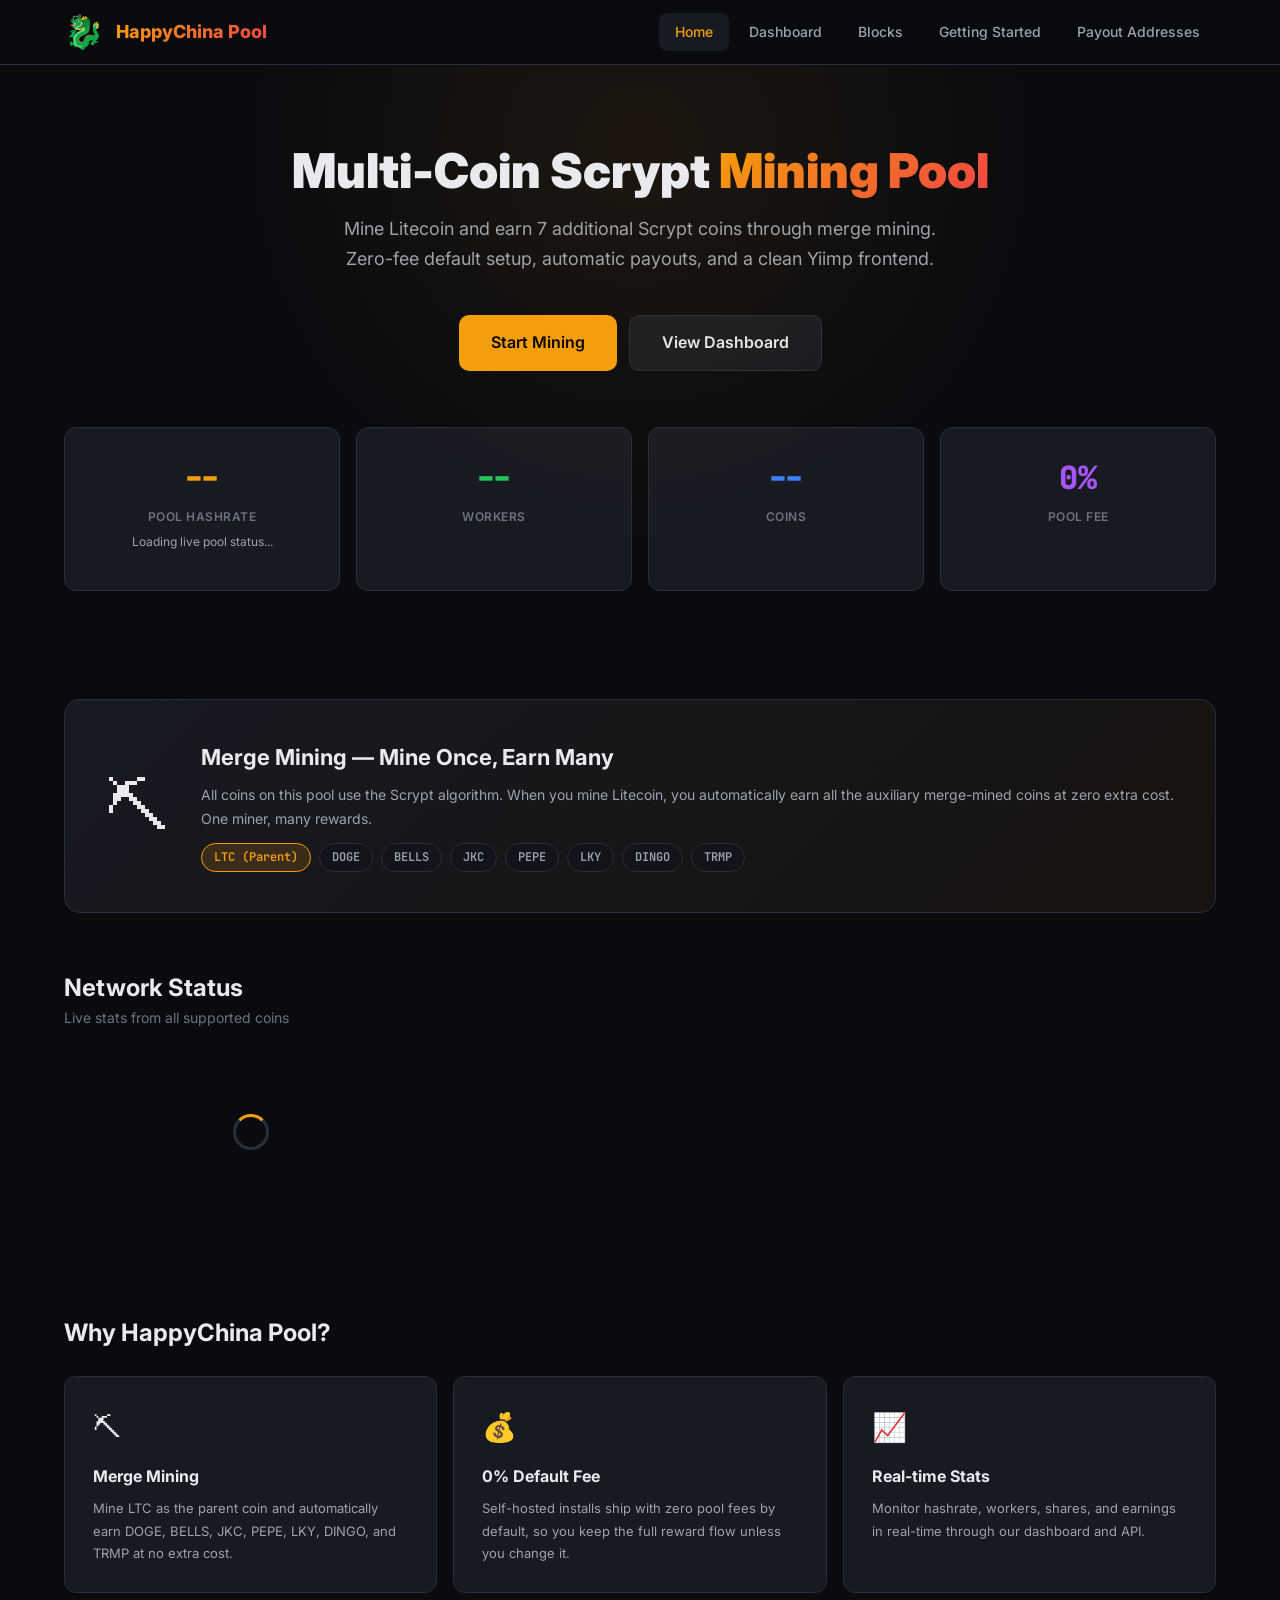
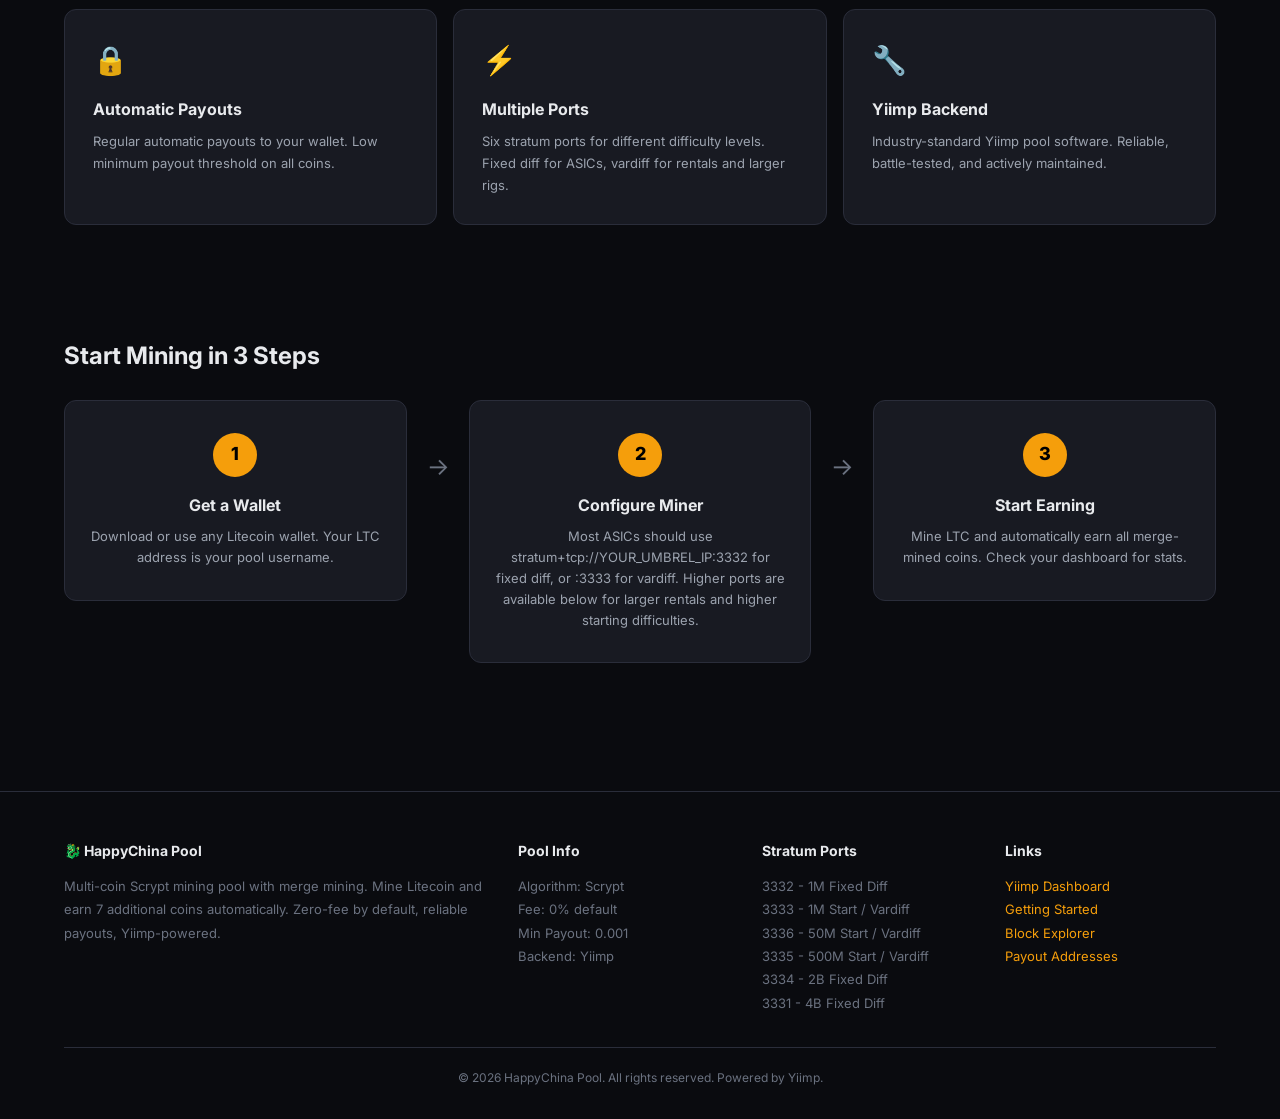
==== commit dffdcf24: "Build full one-click YIIMP Umbrel app" ====
--- a/happychina-yiimp/docker/app/overlay/frontend-rustpool.html
+++ b/happychina-yiimp/docker/app/overlay/frontend-rustpool.html
@@ -1358,11 +1358,11 @@
   <div class="container">
     <!-- Hero -->
     <section class="hero">
-      <h1>Multi-Coin Scrypt <span class="accent-text">Mining Pool</span></h1>
-      <p class="hero-sub">
-        Mine Litecoin and earn 8 additional Scrypt coins through merge mining.
-        Low 1% fee, automatic payouts, powered by one mighty L9 ASIC.
-      </p>
+      <h1>Multi-Coin Scrypt <span class="accent-text">Mining Pool</span></h1>
+      <p class="hero-sub">
+        Mine Litecoin and earn 7 additional Scrypt coins through merge mining.
+        Zero-fee default setup, automatic payouts, and a clean Yiimp frontend.
+      </p>
       <div class="hero-actions">
         <a href="#" class="btn btn-primary btn-lg" onclick="navigate('getting-started'); return false;">Start Mining</a>
         <a href="#" class="btn btn-secondary btn-lg" onclick="navigate('dashboard'); return false;">View Dashboard</a>
@@ -1382,10 +1382,10 @@
           <div class="stat-value" id="stat-coins">--</div>
           <div class="stat-label">Coins</div>
         </div>
-        <div class="stat-card purple">
-          <div class="stat-value" id="stat-fee">1%</div>
-          <div class="stat-label">Pool Fee</div>
-        </div>
+        <div class="stat-card purple">
+          <div class="stat-value" id="stat-fee">0%</div>
+          <div class="stat-label">Pool Fee</div>
+        </div>
       </div>
     </section>
 
@@ -1407,9 +1407,7 @@
           <span class="merge-coin-tag">LKY</span>
           <span class="merge-coin-tag">DINGO</span>
           <span class="merge-coin-tag">TRMP</span>
-          <span class="merge-coin-tag">FLOP</span>
-          <span class="merge-coin-tag">CRC</span>
-        </div>
+        </div>
       </div>
     </div>
 
@@ -1433,12 +1431,12 @@
         <div class="feature-card">
           <div class="feature-icon">&#9935;</div>
           <h3>Merge Mining</h3>
-          <p>Mine LTC as the parent coin and automatically earn DOGE, BELLS, FLOP, CRC, and 5 more Scrypt coins at no extra cost.</p>
+          <p>Mine LTC as the parent coin and automatically earn DOGE, BELLS, JKC, PEPE, LKY, DINGO, and TRMP at no extra cost.</p>
         </div>
         <div class="feature-card">
           <div class="feature-icon">&#128176;</div>
-          <h3>Low 1% Fee</h3>
-          <p>Keep more of your mining rewards. Our efficient infrastructure means lower fees for you.</p>
+          <h3>0% Default Fee</h3>
+          <p>Self-hosted installs ship with zero pool fees by default, so you keep the full reward flow unless you change it.</p>
         </div>
         <div class="feature-card">
           <div class="feature-icon">&#128200;</div>
@@ -1453,7 +1451,7 @@
         <div class="feature-card">
           <div class="feature-icon">&#9889;</div>
           <h3>Multiple Ports</h3>
-          <p>Three stratum ports for different difficulty levels. Fixed diff for ASICs, vardiff for large rigs.</p>
+          <p>Six stratum ports for different difficulty levels. Fixed diff for ASICs, vardiff for rentals and larger rigs.</p>
         </div>
         <div class="feature-card">
           <div class="feature-icon">&#128295;</div>
@@ -1478,7 +1476,7 @@
         <div class="step-card">
           <div class="step-num">2</div>
           <h3>Configure Miner</h3>
-          <p>Most ASICs should use stratum+tcp://192.168.1.2:3332 for fixed diff, or :3333 for vardiff. Higher ports are available below for larger rentals and higher starting difficulties.</p>
+          <p>Most ASICs should use stratum+tcp://YOUR_UMBREL_IP:3332 for fixed diff, or :3333 for vardiff. Higher ports are available below for larger rentals and higher starting difficulties.</p>
         </div>
         <div class="step-arrow">&rarr;</div>
         <div class="step-card">
@@ -1637,7 +1635,7 @@
         <p>
           HappyChina Pool is a Scrypt mining pool running on Yiimp. We support merge mining, meaning
           when you mine Litecoin (the parent chain), you automatically earn rewards on all auxiliary
-          chains (DOGE, BELLS, JKC, PEPE, LKY, DINGO, TRMP, FLOP, CRC) at no extra cost or hashrate.
+          chains (DOGE, BELLS, JKC, PEPE, LKY, DINGO, TRMP) at no extra cost or hashrate.
         </p>
         <p>
           <strong>No registration required.</strong> Your Litecoin wallet address is your username.
@@ -1704,7 +1702,7 @@
         <p>For Bitmain L-series ASICs (L3+, L7, L9), enter these settings in your miner's web interface:</p>
         <div class="code-block">
           <button class="copy-btn" onclick="copyCode(this)">Copy</button>
-Pool URL: stratum+tcp://192.168.1.2:3332
+Pool URL: stratum+tcp://YOUR_UMBREL_IP:3332
 Worker: YOUR_LTC_ADDRESS.worker1
 Password: c=LTC
         </div>
@@ -1731,7 +1729,7 @@
           through the Yiimp web interface.
         </p>
         <ul style="color: var(--text-secondary); font-size: 14px; padding-left: 20px; line-height: 2;">
-          <li>Pool fee: <strong style="color: var(--accent);">1%</strong></li>
+          <li>Pool fee: <strong style="color: var(--accent);">0%</strong> by default</li>
           <li>Minimum payout: <strong style="color: var(--accent);">0.001</strong> (per coin)</li>
           <li>Payouts run on a regular schedule</li>
           <li>Check your balance: <strong style="color: var(--accent);">Dashboard</strong> page with your wallet address</li>
@@ -1760,9 +1758,7 @@
           <span class="merge-coin-tag">LKY - Luckycoin</span>
           <span class="merge-coin-tag">DINGO - Dingocoin</span>
           <span class="merge-coin-tag">TRMP - Trumpow</span>
-          <span class="merge-coin-tag">FLOP - Flopcoin</span>
-          <span class="merge-coin-tag">CRC - CraftCoin</span>
-        </div>
+        </div>
       </div>
 
       <div class="setup-card">
@@ -1854,19 +1850,19 @@
 <footer class="footer">
   <div class="container">
     <div class="footer-grid">
-      <div class="footer-section">
-        <h4>&#x1F409; HappyChina Pool</h4>
-        <p>Multi-coin Scrypt mining pool with merge mining. Mine Litecoin and earn 8 additional
-        coins automatically. Low fees, reliable payouts, Yiimp-powered.</p>
-      </div>
+      <div class="footer-section">
+        <h4>&#x1F409; HappyChina Pool</h4>
+        <p>Multi-coin Scrypt mining pool with merge mining. Mine Litecoin and earn 7 additional
+        coins automatically. Zero-fee by default, reliable payouts, Yiimp-powered.</p>
+      </div>
       <div class="footer-section">
         <h4>Pool Info</h4>
         <ul>
-          <li>Algorithm: Scrypt</li>
-          <li>Fee: 1%</li>
-          <li>Min Payout: 0.001</li>
-          <li>Backend: Yiimp</li>
-        </ul>
+          <li>Algorithm: Scrypt</li>
+          <li>Fee: 0% default</li>
+          <li>Min Payout: 0.001</li>
+          <li>Backend: Yiimp</li>
+        </ul>
       </div>
       <div class="footer-section">
         <h4>Stratum Ports</h4>
@@ -1899,8 +1895,8 @@
 // ===== CONFIGURATION =====
 const API_BASE = '/api';
 const DISPLAY_HOST = ['127.0.0.1', 'localhost'].includes(window.location.hostname)
-  ? '192.168.1.2'
-  : (window.location.hostname || '192.168.1.2');
+  ? 'YOUR_UMBREL_IP'
+  : (window.location.hostname || 'YOUR_UMBREL_IP');
 const STRATUM_HOST = DISPLAY_HOST;
 const REFRESH_INTERVAL = 60000; // 60 seconds
 
@@ -1914,8 +1910,6 @@
   LKY:   { name: 'Luckycoin',  icon: 'lky',   order: 5 },
   DINGO: { name: 'Dingocoin',  icon: 'dingo', order: 6 },
   TRMP:  { name: 'Trumpow',    icon: 'trmp',  order: 7 },
-  FLOP:  { name: 'Flopcoin',   icon: 'flop',  order: 8 },
-  CRC:   { name: 'CraftCoin',  icon: 'crc',   order: 9 },
 };
 
 // ===== NAVIGATION =====
@@ -2366,8 +2360,6 @@
   LKY:   { name: 'Luckycoin',  icon: 'lky',   placeholder: 'L...' },
   DINGO: { name: 'Dingocoin',  icon: 'dingo', placeholder: 'D...' },
   TRMP:  { name: 'Trumpow',    icon: 'trmp',  placeholder: 'T...' },
-  FLOP:  { name: 'Flopcoin',   icon: 'flop',  placeholder: 'F...' },
-  CRC:   { name: 'CraftCoin',  icon: 'crc',   placeholder: 'Q...' },
 };
 
 let payoutPageInitialized = false;
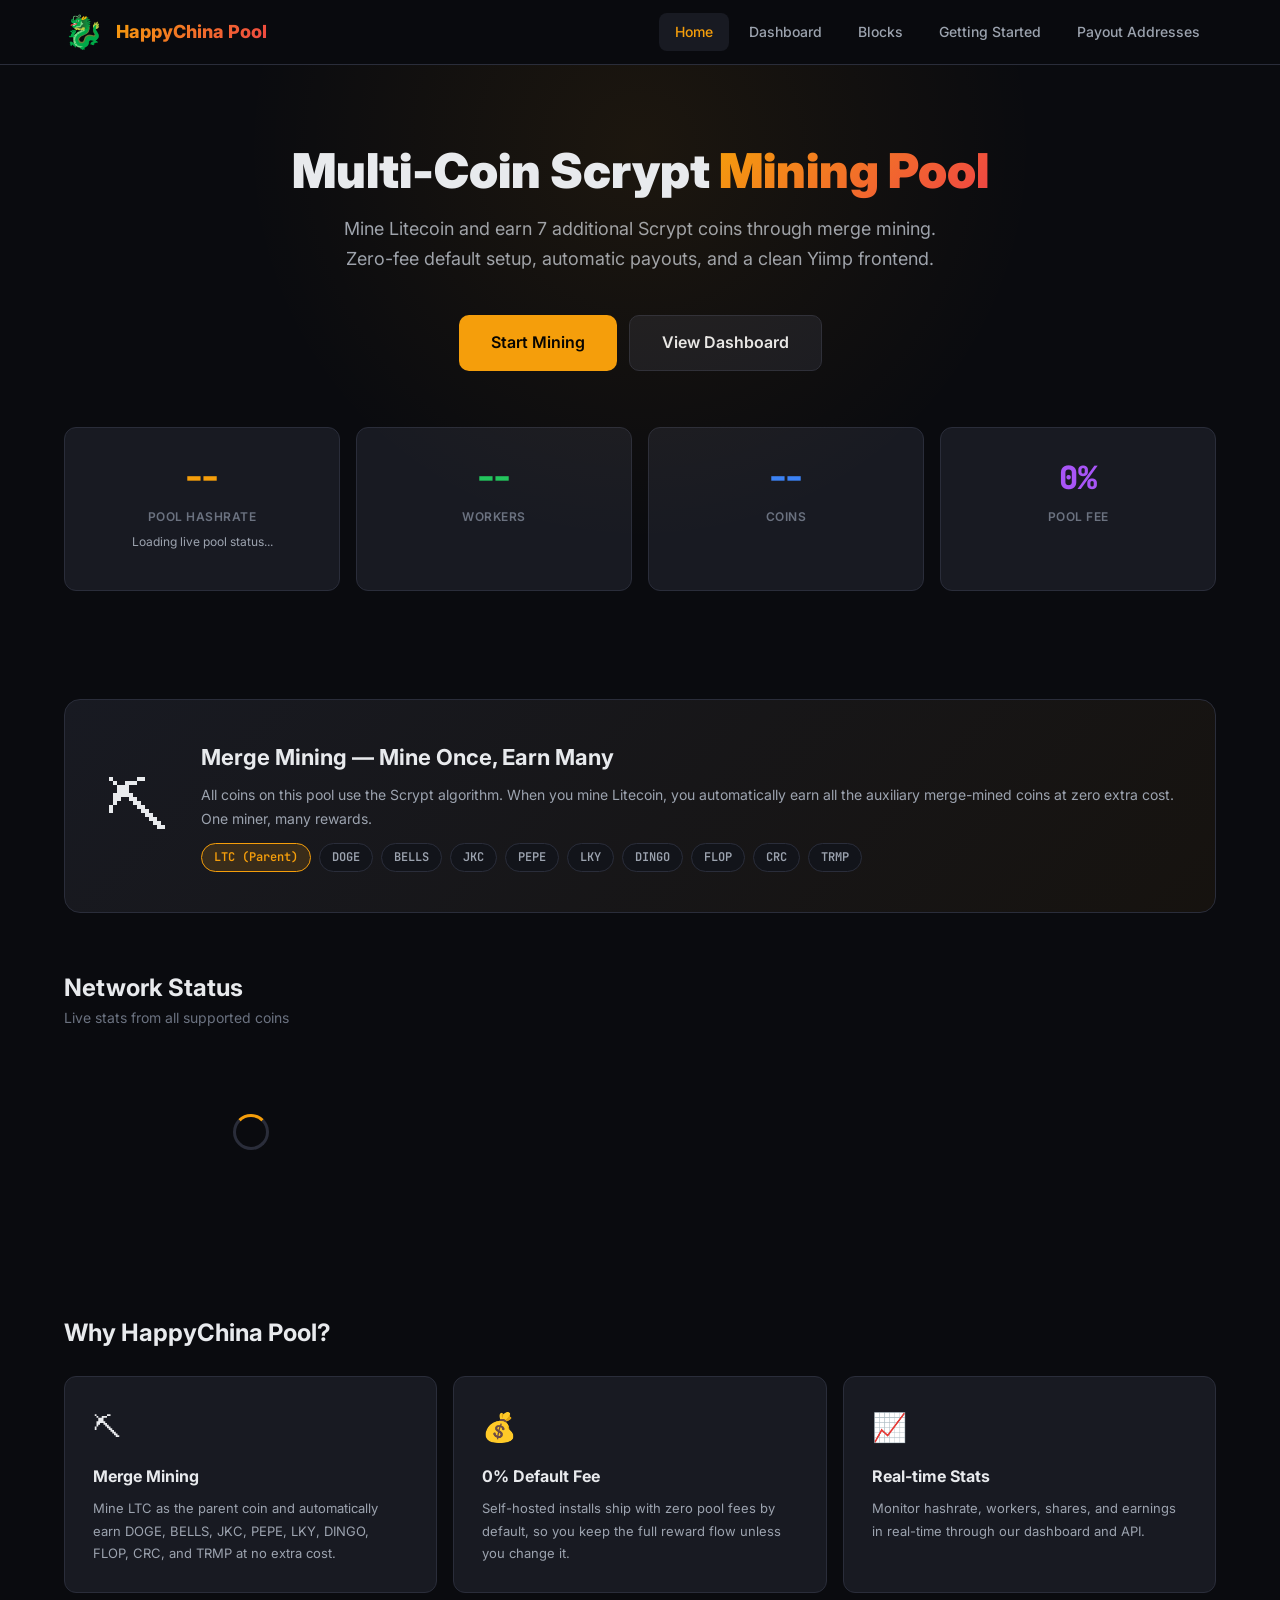
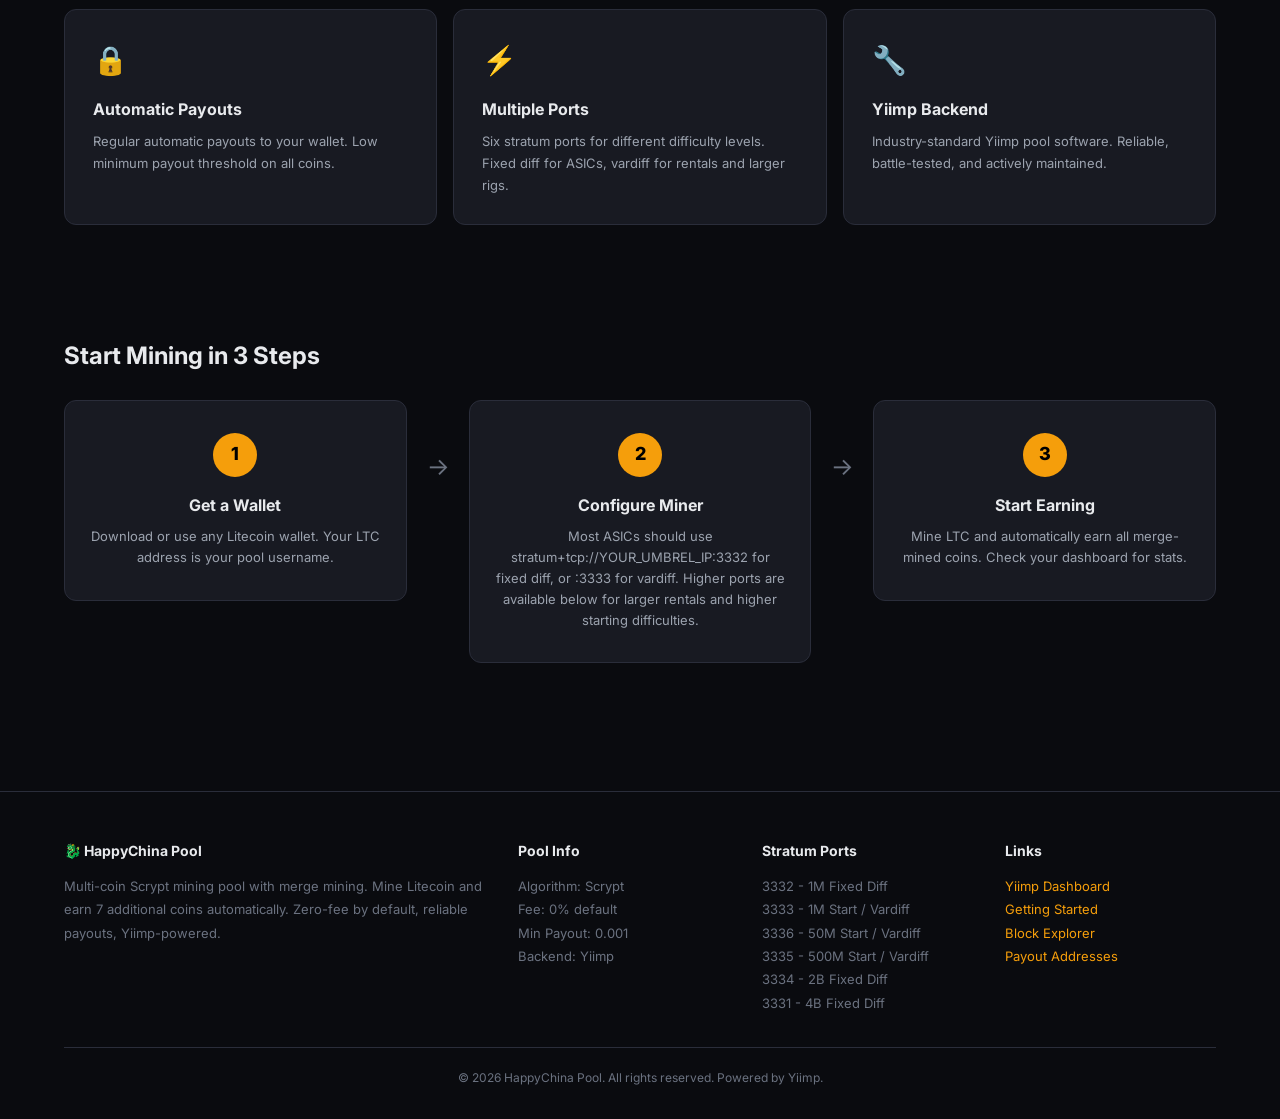
==== commit bb1a1326: "Restore HappyChina Umbrel coin inventory" ====
--- a/happychina-yiimp/docker/app/overlay/frontend-rustpool.html
+++ b/happychina-yiimp/docker/app/overlay/frontend-rustpool.html
@@ -1398,14 +1398,16 @@
           All coins on this pool use the Scrypt algorithm. When you mine Litecoin, you automatically
           earn all the auxiliary merge-mined coins at zero extra cost. One miner, many rewards.
         </p>
-        <div class="merge-coin-tags">
-          <span class="merge-coin-tag parent">LTC (Parent)</span>
+        <div class="merge-coin-tags">
+          <span class="merge-coin-tag parent">LTC (Parent)</span>
           <span class="merge-coin-tag">DOGE</span>
           <span class="merge-coin-tag">BELLS</span>
           <span class="merge-coin-tag">JKC</span>
           <span class="merge-coin-tag">PEPE</span>
           <span class="merge-coin-tag">LKY</span>
           <span class="merge-coin-tag">DINGO</span>
+          <span class="merge-coin-tag">FLOP</span>
+          <span class="merge-coin-tag">CRC</span>
           <span class="merge-coin-tag">TRMP</span>
         </div>
       </div>
@@ -1431,7 +1433,7 @@
         <div class="feature-card">
           <div class="feature-icon">&#9935;</div>
           <h3>Merge Mining</h3>
-          <p>Mine LTC as the parent coin and automatically earn DOGE, BELLS, JKC, PEPE, LKY, DINGO, and TRMP at no extra cost.</p>
+          <p>Mine LTC as the parent coin and automatically earn DOGE, BELLS, JKC, PEPE, LKY, DINGO, FLOP, CRC, and TRMP at no extra cost.</p>
         </div>
         <div class="feature-card">
           <div class="feature-icon">&#128176;</div>
@@ -1635,7 +1637,7 @@
         <p>
           HappyChina Pool is a Scrypt mining pool running on Yiimp. We support merge mining, meaning
           when you mine Litecoin (the parent chain), you automatically earn rewards on all auxiliary
-          chains (DOGE, BELLS, JKC, PEPE, LKY, DINGO, TRMP) at no extra cost or hashrate.
+          chains (DOGE, BELLS, JKC, PEPE, LKY, DINGO, FLOP, CRC, TRMP) at no extra cost or hashrate.
         </p>
         <p>
           <strong>No registration required.</strong> Your Litecoin wallet address is your username.
@@ -1748,15 +1750,17 @@
           for the auxiliary chains. If it meets the difficulty target of an aux chain, a block is
           found on that chain too. This is why you earn multiple coins for the price of one.
         </p>
-        <p><strong>Currently merge-mined coins:</strong></p>
-        <div class="merge-coin-tags" style="margin-top: 8px;">
-          <span class="merge-coin-tag parent">LTC - Litecoin (Parent)</span>
+        <p><strong>Currently merge-mined coins:</strong></p>
+        <div class="merge-coin-tags" style="margin-top: 8px;">
+          <span class="merge-coin-tag parent">LTC - Litecoin (Parent)</span>
           <span class="merge-coin-tag">DOGE - Dogecoin</span>
           <span class="merge-coin-tag">BELLS - Bells</span>
           <span class="merge-coin-tag">JKC - Junkcoin</span>
           <span class="merge-coin-tag">PEPE - Pepecoin</span>
           <span class="merge-coin-tag">LKY - Luckycoin</span>
           <span class="merge-coin-tag">DINGO - Dingocoin</span>
+          <span class="merge-coin-tag">FLOP - Flopcoin</span>
+          <span class="merge-coin-tag">CRC - CraftCoin</span>
           <span class="merge-coin-tag">TRMP - Trumpow</span>
         </div>
       </div>
@@ -1909,7 +1913,9 @@
   PEPE:  { name: 'Pepecoin',   icon: 'pepe',  order: 4 },
   LKY:   { name: 'Luckycoin',  icon: 'lky',   order: 5 },
   DINGO: { name: 'Dingocoin',  icon: 'dingo', order: 6 },
-  TRMP:  { name: 'Trumpow',    icon: 'trmp',  order: 7 },
+  FLOP:  { name: 'Flopcoin',   icon: 'flop',  order: 7 },
+  CRC:   { name: 'CraftCoin',   icon: 'crc',   order: 8 },
+  TRMP:  { name: 'Trumpow',    icon: 'trmp',  order: 9 },
 };
 
 // ===== NAVIGATION =====
@@ -2359,6 +2365,8 @@
   PEPE:  { name: 'Pepecoin',   icon: 'pepe',  placeholder: 'P...' },
   LKY:   { name: 'Luckycoin',  icon: 'lky',   placeholder: 'L...' },
   DINGO: { name: 'Dingocoin',  icon: 'dingo', placeholder: 'D...' },
+  FLOP:  { name: 'Flopcoin',   icon: 'flop',  placeholder: 'F...' },
+  CRC:   { name: 'CraftCoin',   icon: 'crc',   placeholder: 'C...' },
   TRMP:  { name: 'Trumpow',    icon: 'trmp',  placeholder: 'T...' },
 };
 
@@ -2517,7 +2525,7 @@
   try {
     // Fetch saved addresses and pool earnings in parallel
     const [addrRes, earningsRes] = await Promise.all([
-      fetch(PAYOUT_API + '?action=get&ltc_address=' + encodeURIComponent(ltcAddr)),
+      fetch(PAYOUT_API + '?action=get&ltc_address=' + encodeURIComponent(ltcAddr)),
       fetch(PAYOUT_API + '?action=pool_earnings'),
     ]);
 
